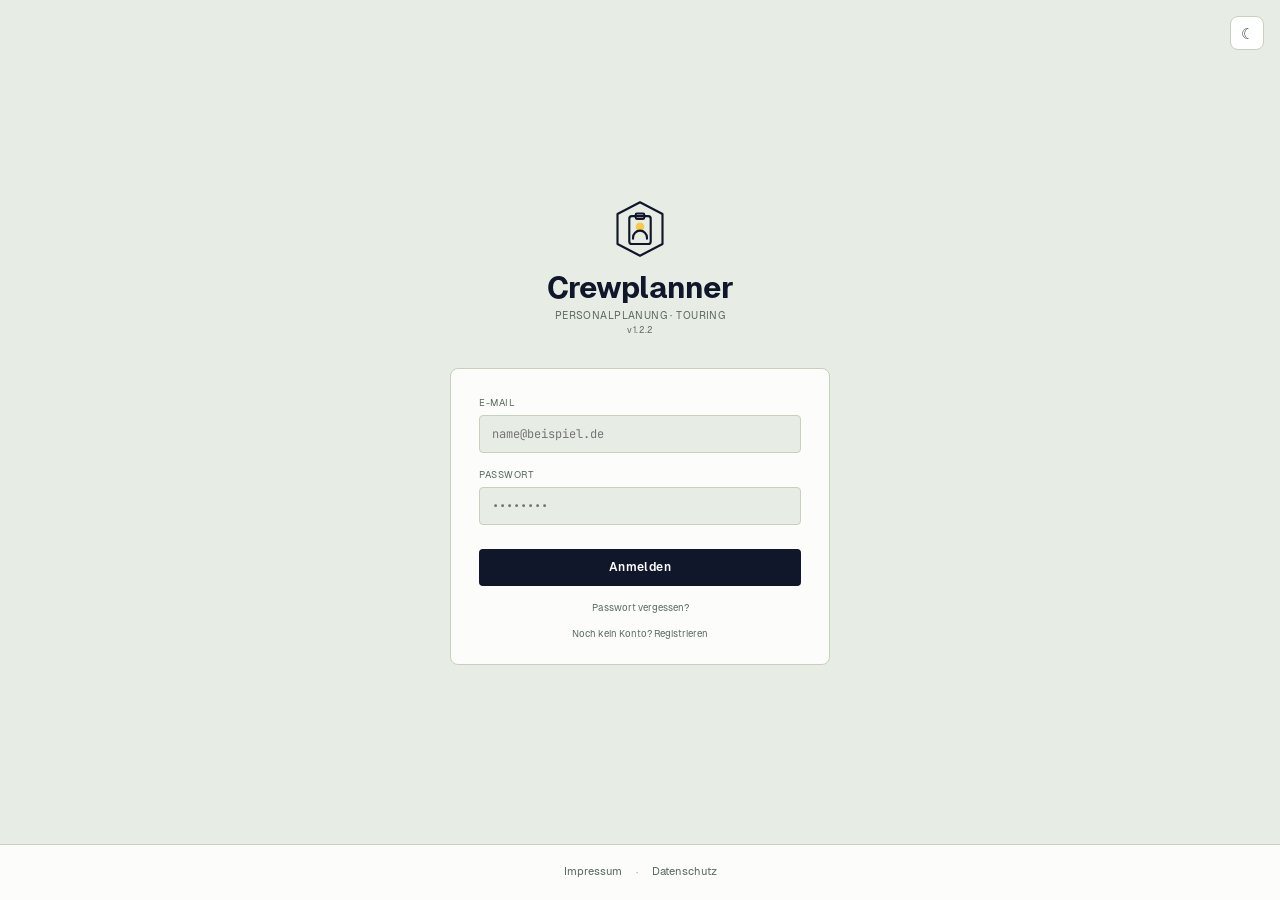
==== index.html @ b8285460 "v1.2.2 — Keine Browser-Abfragen mehr Co-Authored-By: Claude Sonnet 5.5 <noreply@anthropic.com>" ====
<!DOCTYPE html>
<html lang="de">
<head>
<meta charset="UTF-8">
<meta name="viewport" content="width=device-width, initial-scale=1.0">
<title>Tour Crew Plan 2026</title>
<script>
  // Service Worker: hält Module/Seiten dauerhaft aktuell (siehe sw.js) — kein manuelles
  // Cache-Leeren mehr nötig. Einmalige Auto-Aktualisierung, wenn ein neuer SW übernimmt.
  if ('serviceWorker' in navigator) {
    navigator.serviceWorker.register('sw.js').catch(function(){});
    var _swReloaded = false;
    navigator.serviceWorker.addEventListener('controllerchange', function () {
      if (_swReloaded) return; _swReloaded = true; location.reload();
    });
  }
</script>
<script>
  // Smart URL navigation — funktioniert auf GitHub Pages + Produktivserver
  window.getNavUrl = function(filename) {
    const pathname = window.location.pathname;
    const parts = pathname.split('/').filter(Boolean);
    // GitHub Pages: /Crewplaner/ → parts[0]='Crewplaner' (kein Punkt = Verzeichnis)
    // Produktivserver: /index.html → parts[0]='index.html' (hat Punkt = Datei)
    if (parts.length >= 1 && !parts[0].includes('.')) {
      return '/' + parts[0] + '/' + filename;
    }
    return '/' + filename;
  };
</script>
<!-- Hell/Dunkel VOR dem CSS festlegen, damit beim Laden nichts aufblitzt (Schlüssel cp_mode). -->
<script>try{var _m=localStorage.getItem('cp_mode');if(_m==='light'||_m==='dark')document.documentElement.dataset.theme=_m;}catch(e){}</script>
<link rel="icon" type="image/svg+xml" href="favicon.svg">
<!-- Design-Tokens + Schriften (Geist, JetBrains Mono) zentral in theme.css. -->
<link rel="stylesheet" href="theme.css?v=3">
<link rel="stylesheet" href="styles.css?v=25">

<style>
#crewUpdateModalBody::-webkit-scrollbar {
  width: 12px;
}
#crewUpdateModalBody::-webkit-scrollbar-track {
  background: transparent;
}
#crewUpdateModalBody::-webkit-scrollbar-thumb {
  background: var(--accent);
  border-radius: 6px;
}
#crewUpdateModalBody::-webkit-scrollbar-thumb:hover {
  background: var(--accent);
}
</style>
</head>
<body>

<!-- HEADER -->
<div class="header">
  <div class="header-rail"></div>
  <button id="btnMenu" class="mobile-only" onclick="toggleDrawer()" aria-label="Menü">☰</button>
  <div class="header-body">
    <!-- LEFT: Planer Logo -->
    <div class="hleft" id="areaPlaner"></div>

    <!-- CENTER: Band Logo + Title -->
    <div class="hcenter">
      <div class="logo-band-wrap" id="areaBand">
        <div id="titleBlock" style="display:flex;align-items:center;gap:11px;">
          <svg class="cp-mark" width="30" height="30" viewBox="0 0 56 56" fill="none" stroke-width="2.4" stroke-linejoin="round" stroke-linecap="round" aria-label="Crewplanner">
            <path d="M28 3 L49 14 L49 42 L28 53 L7 42 L7 14 Z" stroke="currentColor"/>
            <rect x="18" y="16" width="20" height="26" rx="2.4" stroke="currentColor"/>
            <rect x="24" y="13.5" width="8" height="5" rx="1.2" stroke="currentColor"/>
            <circle cx="28" cy="26" r="4" fill="#f7c948" stroke="none"/>
            <path d="M21.5 37 v-1 a6.5 6.5 0 0 1 13 0 v1" stroke="currentColor"/>
          </svg>
          <div style="text-align:left;">
            <h1>Crewplanner</h1>
            <div class="subtitle-row">
              <span class="tour-tag">Personalplan · v1.2.2</span>
              <span class="active-plan-name" id="activePlanName"></span>
            </div>
          </div>
        </div>
      </div>
    </div>

    <!-- RIGHT: Booking Logo -->
    <div class="hright"><div id="areaBooking"></div></div>
  </div>

  <button class="theme-toggle" id="themeToggle" onclick="toggleTheme()" title="Hell/Dunkel umschalten" aria-label="Hell/Dunkel umschalten" style="align-self:center;margin:0 14px;">☾</button>

  <input type="file" id="fileInput" accept=".json" style="display:none" onchange="onFileLoad(event)">
  <input type="file" id="inLogoPlaner" accept="image/*" style="display:none" onchange="handleLogoUpload('planer',this)">
  <input type="file" id="inLogoBand" accept="image/*" style="display:none" onchange="handleLogoUpload('band',this)">
  <input type="file" id="inLogoBooking" accept="image/*" style="display:none" onchange="handleLogoUpload('booking',this)">
</div>

<!-- KPI STRIP -->
<div class="kpi-strip" id="kpiStrip"></div>

<!-- LAYOUT -->
<div class="layout" id="mainLayout">
  <div class="sidebar" id="sidebar">
    <div class="sidebar-section">
      <h3>Aktionen</h3>
      <div class="sb-actions">
        <button class="primary manager-only" onclick="savePlan()"><span class="sb-gl">▶</span>Speichern</button>
        <button class="manager-only" onclick="saveJSON()"><span class="sb-gl">⤓</span>Export JSON</button>
        <button class="manager-only" onclick="loadJSON()"><span class="sb-gl">▶</span>Laden</button>
        <button class="manager-only" onclick="openCrewModal()"><span class="sb-gl">👥</span>Crew &amp; Positionen</button>
        <button class="manager-only" onclick="openAddDate()"><span class="sb-gl">+</span>Datum hinzufügen</button>
        <button class="manager-only" onclick="openTourBlock()"><span class="sb-gl">▶</span>Tourblock einfügen</button>
        <button class="manager-only" onclick="openBlockRange()"><span class="sb-gl">▶</span>Bereich → Block</button>
        <button class="manager-only" onclick="openBulkStatusModal()"><span class="sb-gl">✎</span>Status ändern</button>
        <button id="btnUpdateQueue" class="manager-only" onclick="_openUpdateQueueModal()" style="display:none;"><span class="sb-gl">↻</span>Updates <span id="updateQueueBadge" style="background:var(--warn);color:#fff;border-radius:50%;padding:1px 6px;font-size:.7rem;margin-left:4px;">0</span></button>
        <button onclick="scrollToToday()" title="Zur heutigen Tour-Zeile springen"><span class="sb-gl">⌖</span>→ Heute</button>
        <button onclick="toggleSidebar()" id="btnSidebar"><span class="sb-gl">◀</span>Sidebar ausblenden</button>
        <button onclick="try{localStorage.removeItem('pb_token');localStorage.removeItem('pb_user');}catch(e){};location.href='login.html'" style="border-color:rgba(232,74,74,.35);color:var(--warn);"><span class="sb-gl">⎋</span>Abmelden</button>
        <button id="btnKonsole" onclick="window.location.href=window.getNavUrl('admin.html')" style="display:none;"><span class="sb-gl">⚙</span>Admin Konsole</button>
        <button class="crew-only primary" onclick="bulkConfirmAllMySlots()" style="display:none;"><span class="sb-gl">✓</span>Termine bestätigen</button>
        <button class="crew-only" onclick="downloadMyICS()" style="display:none;"><span class="sb-gl">📅</span>Meine Termine (.ics)</button>
        <button class="crew-only" onclick="printMySchedule()" style="display:none;"><span class="sb-gl">📄</span>Meine Termine (PDF)</button>
        <button class="crew-only" onclick="openSubscribeModal()" style="display:none;"><span class="sb-gl">📆</span>Kalender abonnieren</button>
        <button class="crew-only" id="btnSendCancellations" onclick="sendCancellations()" style="display:none;background:rgba(232,74,74,.15);border-color:rgba(232,74,74,.4);color:var(--warn);"><span class="sb-gl">⚠</span>Änderungen mitteilen</button>
      </div>
    </div>
    <div class="sidebar-section" id="statusLegend">
      <h3>Legende</h3>
      <div style="display:flex;flex-direction:column;gap:6px;padding:4px 0;font-family:var(--mono);font-size:.6rem;">
        <div style="display:flex;align-items:center;gap:8px;"><span style="width:10px;height:10px;border-radius:50%;background:var(--show);flex-shrink:0;"></span><span style="color:var(--muted);">✓ bestätigt</span></div>
        <div style="display:flex;align-items:center;gap:8px;"><span style="width:10px;height:10px;border-radius:50%;background:var(--accent);flex-shrink:0;"></span><span style="color:var(--muted);">⏳ angefragt</span></div>
        <div style="display:flex;align-items:center;gap:8px;"><span style="width:10px;height:10px;border-radius:50%;background:var(--pencilled);flex-shrink:0;"></span><span style="color:var(--muted);">✎ vorgemerkt</span></div>
        <div style="display:flex;align-items:center;gap:8px;"><span style="width:10px;height:10px;border-radius:50%;background:var(--warn);flex-shrink:0;"></span><span style="color:var(--muted);">✗ abgesagt</span></div>
      </div>
    </div>
    <div class="sidebar-section">
      <h3>Pläne</h3>
      <div id="planList"></div>
      <div class="sb-actions" style="margin-top:4px;">
        <button class="manager-only" onclick="openNewPlan()"><span class="sb-gl">+</span>Neuer Plan</button>
      </div>
    </div>
    <div id="userBadge" style="display:none;flex-direction:column;gap:4px;padding:10px 12px;margin-top:auto;border-top:1px solid var(--border);font-family:var(--mono);">
      <span class="user-email" style="font-size:.6rem;color:var(--muted);overflow:hidden;text-overflow:ellipsis;white-space:nowrap;"></span>
      <button onclick="try{localStorage.removeItem('pb_token');localStorage.removeItem('pb_user');}catch(e){};location.href='login.html'" style="font-size:.6rem;padding:4px 8px;background:transparent;border:1px solid var(--border);border-radius:3px;color:var(--muted);cursor:pointer;text-align:left;">Abmelden</button>
    </div>
  </div>

  <div class="table-wrap" id="tableRight">
    <!-- View Toggle -->
    <div class="view-toggle-bar">
      <div class="view-toggle" role="tablist">
        <button class="vt-btn active" data-view="table" onclick="setView('table')" role="tab">
          <span class="vt-ic">▦</span> Tabelle
        </button>
        <button class="vt-btn" data-view="blocks" onclick="setView('blocks')" role="tab">
          <span class="vt-ic">▨</span> Blöcke
        </button>
        <button class="vt-btn" data-view="crew" onclick="setView('crew')" role="tab">
          <span class="vt-ic">▰</span> Crew
        </button>
      </div>
      <div class="view-toggle-meta" id="viewMeta"></div>
    </div>

    <!-- Table View -->
    <div class="view-pane" id="viewTable">
      <div class="table-area">
        <table><thead id="tHead"></thead><tbody id="tBody"></tbody></table>
      </div>
    </div>

    <!-- Block View -->
    <div class="view-pane" id="viewBlocks" style="display:none;">
      <div class="blocks-area" id="blocksArea"></div>
    </div>

    <!-- Crew View -->
    <div class="view-pane" id="viewCrew" style="display:none;">
      <div class="crew-area" id="crewArea"></div>
    </div>

    <div class="stats-bar" id="statsBar"></div>
  </div>
</div>

<!-- DROPDOWN -->
<div class="dd-ov" id="ddOv" onclick="closeDD()"></div>
<div class="dd-menu" id="ddMenu"></div>
<div id="meldungSubmitBar" style="position:fixed;bottom:24px;right:24px;z-index:200;display:none;">
  <button onclick="_submitMeldung()" style="background:var(--accent);color:var(--on-accent);font-family:var(--mono);font-size:.65rem;letter-spacing:2px;padding:13px 22px;border:none;border-radius:3px;cursor:pointer;font-weight:bold;box-shadow:0 4px 16px rgba(0,0,0,.4);">BEREITSCHAFT MELDEN (<span id="meldungCount">0</span>) →</button>
</div>
<div id="crewUpdateBar" style="display:none;position:fixed;top:0;left:0;right:0;z-index:301;background:var(--accent);color:var(--on-accent);font-family:var(--mono);font-size:.62rem;letter-spacing:2px;padding:10px 20px;flex-direction:row;align-items:center;gap:16px;">
  ⚠ &nbsp;<span id="crewUpdateCount">0</span>&nbsp;Crew-Mitglied(er) müssen erneut bestätigen
  <button onclick="_sendPendingUpdates()" style="background:var(--on-accent);color:var(--accent);border:none;padding:7px 16px;font-family:var(--mono);font-size:.6rem;letter-spacing:2px;cursor:pointer;border-radius:2px;font-weight:bold;">UPDATE-MAILS SENDEN →</button>
  <span style="margin-left:auto;cursor:pointer;font-size:1rem;" onclick="_dismissCrewUpdates()">✕</span>
</div>

<!-- TAGESARTEN-MANAGER MODAL -->
<div class="modal-bg" id="typeManagerModal">
  <div class="modal-box" style="max-width:420px;">
    <div class="modal-title">Arten bearbeiten</div>
    <div id="typeManagerList" style="max-height:360px;overflow-y:auto;margin-bottom:12px;"></div>
    <div class="mactions">
      <button class="mbtn" onclick="openAddType()">+ Neue Art</button>
      <button class="mbtn primary" onclick="closeModal('typeManagerModal')">Schließen</button>
    </div>
  </div>
</div>

<!-- ADD DATE / RENAME / ADD POS MODAL (shared) -->
<div class="modal-bg" id="sharedModal">
  <div class="modal-box">
    <div class="modal-title" id="sharedTitle"></div>
    <div id="sharedBody"></div>
  </div>
</div>

<!-- KALENDER ABONNIEREN MODAL (Crew) -->
<div class="modal-bg" id="subscribeModal">
  <div class="modal-box">
    <div class="modal-title">Kalender abonnieren</div>
    <div id="subscribeBody"></div>
    <div class="mactions"><button class="mbtn" onclick="closeModal('subscribeModal')">Schließen</button></div>
  </div>
</div>

<!-- TOURBLOCK MODAL -->
<div class="modal-bg" id="tbModal">
  <div id="tbInner">
    <div id="tbStep1" style="padding:26px;">
      <div class="tb-title">Neuer Tourblock</div>
      <div class="tb-sub">Zeitraum &amp; Blockname festlegen</div>
      <div class="tb-g2">
        <div class="mf"><label class="ml">Blockname</label><input type="text" id="tbName" class="mi" placeholder="z.B. Deutschland Leg 1"></div>
        <div class="mf"><label class="ml">Standard-Ort</label><input type="text" id="tbLoc" class="mi" placeholder="z.B. Berlin – Arena"></div>
        <div class="mf"><label class="ml">Von</label><input type="date" id="tbStart" class="mi"></div>
        <div class="mf"><label class="ml">Bis</label><input type="date" id="tbEnd" class="mi"></div>
      </div>
      <div class="tb-hint"><strong>Smart-Defaults:</strong> Erster &amp; letzter Tag → Reise · Mittlere Tage → Show<br>Alles im nächsten Schritt anpassbar.</div>
      <div class="mactions">
        <button class="mbtn" onclick="closeModal('tbModal')">Abbrechen</button>
        <button class="mbtn primary" onclick="tbStep2()">Weiter →</button>
      </div>
    </div>
    <div id="tbStep2" style="display:none;padding:26px;">
      <div class="tb-title">Tage konfigurieren</div>
      <div class="tb-sub" id="tbStep2Sub"></div>
      <div class="tb-bulk">
        <span class="tb-bulk-lbl">Alle:</span>
        <button onclick="tbSetAll('show','Show')" style="background:var(--panel2);border-color:var(--rule-2);color:var(--show);padding:3px 9px;font-size:.68rem;">Show</button>
        <button onclick="tbSetAll('reise','Reise')" style="background:var(--panel2);border-color:var(--rule-2);color:var(--reise);padding:3px 9px;font-size:.68rem;">Reise</button>
        <button onclick="tbSetAll('prep','Aufbau')" style="background:var(--panel2);border-color:var(--rule-2);color:var(--warn)83a;padding:3px 9px;font-size:.68rem;">Aufbau</button>
        <button onclick="tbSetAll('prep','Probe')" style="background:var(--panel2);border-color:var(--rule-2);color:var(--warn)83a;padding:3px 9px;font-size:.68rem;">Probe</button>
        <button onclick="tbSetAll('off','OFF')" style="background:var(--panel2);border-color:var(--rule-2);color:var(--muted);padding:3px 9px;font-size:.68rem;">OFF</button>
      </div>
      <div class="tb-daylist" id="tbDayList"></div>
      <div class="mactions" style="justify-content:space-between;">
        <button class="mbtn" onclick="tbBack()">← Zurück</button>
        <div style="display:flex;gap:8px;">
          <button class="mbtn" onclick="closeModal('tbModal')">Abbrechen</button>
          <button class="mbtn primary" onclick="tbConfirm()">✓ Block einfügen</button>
        </div>
      </div>
    </div>
  </div>
</div>

<!-- LOGO MODAL -->
<div class="modal-bg" id="logoModal">
  <div class="modal-box" style="width:420px;">
    <div class="modal-title">🖼 Logos einfügen</div>
    <p style="font-size:.65rem;color:var(--muted);margin-bottom:16px;line-height:1.6;">Lade Logos hoch — sie werden automatisch an der richtigen Stelle im Header platziert und in der JSON-Datei gespeichert.</p>

    <!-- Band -->
    <div class="logo-option" onclick="document.getElementById('inLogoBand').click()">
      <div class="logo-option-icon">🎸</div>
      <div class="logo-option-text">
        <strong>Band-Logo</strong>
        <span>Erscheint mittig neben dem Titel "Tour Crew"</span>
      </div>
      <div class="logo-option-action">
        <img id="prevBand" class="logo-preview">
        <button class="logo-remove" id="rmBand" onclick="event.stopPropagation();removeLogo('band')">✕ Entfernen</button>
      </div>
    </div>

    <!-- Booking -->
    <div class="logo-option" onclick="document.getElementById('inLogoBooking').click()">
      <div class="logo-option-icon">📋</div>
      <div class="logo-option-text">
        <strong>Booking-Logo</strong>
        <span>Erscheint rechtsbündig oben rechts</span>
      </div>
      <div class="logo-option-action">
        <img id="prevBooking" class="logo-preview">
        <button class="logo-remove" id="rmBooking" onclick="event.stopPropagation();removeLogo('booking')">✕ Entfernen</button>
      </div>
    </div>

    <!-- Planer -->
    <div class="logo-option" onclick="document.getElementById('inLogoPlaner').click()">
      <div class="logo-option-icon">📁</div>
      <div class="logo-option-text">
        <strong>Planer-Logo</strong>
        <span>Erscheint linksbündig oben links</span>
      </div>
      <div class="logo-option-action">
        <img id="prevPlaner" class="logo-preview">
        <button class="logo-remove" id="rmPlaner" onclick="event.stopPropagation();removeLogo('planer')">✕ Entfernen</button>
      </div>
    </div>

    <div class="mactions">
      <button class="mbtn primary" onclick="closeModal('logoModal')">Fertig</button>
    </div>
  </div>
</div>

<!-- PDF MODAL -->
<div class="modal-bg" id="pdfModal">
  <div class="modal-box" style="width:480px;max-height:92vh;">
    <div class="modal-title">PDF Export</div>
    <div style="font-size:10px;color:var(--muted);margin-bottom:14px;text-transform:uppercase;letter-spacing:.2em;">Strg+P / Cmd+P → Als PDF speichern</div>

    <div class="mf">
      <label class="ml">Ansicht</label>
      <div class="pdf-view-choice" id="pdfViewChoice">
        <button type="button" class="pvc active" data-view="table" onclick="pdfSetView('table')"><span class="pvc-ic">▦</span><span class="pvc-lbl">Tabelle</span><span class="pvc-desc">Volle Kreuztabelle aller Positionen</span></button>
        <button type="button" class="pvc" data-view="blocks" onclick="pdfSetView('blocks')"><span class="pvc-ic">▨</span><span class="pvc-lbl">Blöcke</span><span class="pvc-desc">Kompakte Tourblock-Übersicht</span></button>
        <button type="button" class="pvc" data-view="crew" onclick="pdfSetView('crew')"><span class="pvc-ic">▰</span><span class="pvc-lbl">Crew</span><span class="pvc-desc">Timeline pro Crew-Mitglied</span></button>
      </div>
    </div>

    <div class="mf" id="pdfPosWrap"><label class="ml">Positionen</label>
      <div style="display:flex;gap:6px;margin-bottom:6px;">
        <button class="mbtn" style="font-size:10px;padding:3px 8px;" onclick="pdfToggleAll('pdfPosCbs',true)">Alle</button>
        <button class="mbtn" style="font-size:10px;padding:3px 8px;" onclick="pdfToggleAll('pdfPosCbs',false)">Keine</button>
      </div>
      <div id="pdfPosCbs" style="display:flex;flex-direction:column;gap:5px;margin-top:4px;"></div>
    </div>

    <div class="mf" style="margin-top:12px;"><label class="ml">Crew-Mitglieder</label>
      <div style="display:flex;gap:6px;margin-bottom:6px;">
        <button class="mbtn" style="font-size:10px;padding:3px 8px;" onclick="pdfToggleAll('pdfCrewCbs',true)">Alle</button>
        <button class="mbtn" style="font-size:10px;padding:3px 8px;" onclick="pdfToggleAll('pdfCrewCbs',false)">Keine</button>
      </div>
      <div id="pdfCrewCbs" style="display:flex;flex-direction:column;gap:5px;margin-top:4px;"></div>
    </div>

    <div class="mf" style="margin-top:12px;"><label class="ml">Tagesarten</label>
      <div style="display:flex;flex-direction:column;gap:5px;margin-top:4px;">
        <label style="display:flex;align-items:center;gap:8px;font-size:11px;cursor:pointer;"><input type="checkbox" id="pdfShow" checked style="accent-color:var(--show);"> <span style="color:var(--show);">■ </span> Show</label>
        <label style="display:flex;align-items:center;gap:8px;font-size:11px;cursor:pointer;"><input type="checkbox" id="pdfReise" checked style="accent-color:var(--reise);"> <span style="color:var(--reise);">■ </span> Reise</label>
        <label style="display:flex;align-items:center;gap:8px;font-size:11px;cursor:pointer;"><input type="checkbox" id="pdfPrep" checked style="accent-color:var(--prep);"> <span style="color:var(--prep);">■ </span> Aufbau / Probe</label>
        <label style="display:flex;align-items:center;gap:8px;font-size:11px;cursor:pointer;"><input type="checkbox" id="pdfOff" checked style="accent-color:var(--off);"> <span style="color:var(--off);">■ </span> OFF / Sonstiges</label>
      </div></div>
    <div class="mactions">
      <button class="mbtn" onclick="closeModal('pdfModal')">Abbrechen</button>
      <button class="mbtn primary" onclick="generatePDF()">▶ Druckansicht</button>
    </div>
  </div>
</div>

<!-- CALENDAR MODAL -->
<div class="modal-bg" id="calModal">
  <div class="modal-box" style="width:360px;">
    <div class="modal-title">📅 Kalender exportieren</div>
    <div style="font-size:.62rem;color:var(--muted);margin-bottom:14px;text-transform:uppercase;letter-spacing:.08em;">Importierbar in Apple Kalender, Google, Outlook</div>
    <div class="mf"><label class="ml">Tagesarten</label>
      <div style="display:flex;flex-direction:column;gap:5px;margin-top:4px;">
        <label style="display:flex;align-items:center;gap:8px;font-size:.73rem;cursor:pointer;"><input type="checkbox" id="calShow" checked style="accent-color:var(--show);"> <span style="color:var(--show);">■ </span> Show</label>
        <label style="display:flex;align-items:center;gap:8px;font-size:.73rem;cursor:pointer;"><input type="checkbox" id="calReise" checked style="accent-color:var(--reise);"> <span style="color:var(--reise);">■ </span> Reise</label>
        <label style="display:flex;align-items:center;gap:8px;font-size:.73rem;cursor:pointer;"><input type="checkbox" id="calPrep" checked style="accent-color:var(--prep);"> <span style="color:var(--prep);">■ </span> Aufbau / Probe</label>
        <label style="display:flex;align-items:center;gap:8px;font-size:.73rem;cursor:pointer;"><input type="checkbox" id="calOff" style="accent-color:var(--muted);"> <span style="color:var(--muted);">■ </span> OFF / Sonstiges</label>
      </div>
    </div>
    <div class="mactions">
      <button class="mbtn" onclick="closeModal('calModal')">Abbrechen</button>
      <button class="mbtn primary" onclick="generateICS()">⬇ .ics herunterladen</button>
    </div>
  </div>
</div>

<!-- CREW & POSITIONEN MODAL -->
<div class="modal-bg" id="crewModal">
  <div class="modal-box" style="max-width:480px;max-height:88vh;overflow-y:auto;">
    <div class="modal-title">👥 Crew &amp; Positionen</div>
    <div style="display:grid;grid-template-columns:1fr 1fr;gap:16px;margin-top:8px;">
      <div>
        <div style="font-size:.62rem;text-transform:uppercase;letter-spacing:.1em;color:var(--muted);margin-bottom:8px;" id="crewHeading">Crew</div>
        <div id="crewList" style="margin-bottom:8px;"></div>
        <!-- Kein Freitextfeld mehr (v0.8.3): Personen entstehen einmal global im Crew-Pool und
             werden hier nur ausgewählt. Ein Name ohne crew_members-Datensatz bekäme keine
             Anfrage und sähe die Tour nicht (/myplan prüft genau darauf) — der Zustand kann so
             gar nicht erst entstehen. Neu anlegen geht im Dialog selbst („+ Neue Person"). -->
        <div class="sb-actions manager-only" style="margin-top:8px;">
          <button class="sm manager-only" onclick="openImportCrewModal()"><span class="sb-gl">＋</span>Crew hinzufügen</button>
        </div>
      </div>
      <div>
        <div style="font-size:.62rem;text-transform:uppercase;letter-spacing:.1em;color:var(--muted);margin-bottom:8px;">Positionen</div>
        <div id="posList"></div>
        <div class="sb-actions manager-only" style="margin-top:8px;">
          <button class="sm manager-only" onclick="openAddPos()"><span class="sb-gl">+</span>Position hinzufügen</button>
        </div>
      </div>
    </div>
    <div class="mactions" style="margin-top:16px;">
      <button class="mbtn primary" onclick="closeModal('crewModal')">Schließen</button>
    </div>
  </div>
</div>

<!-- Crew-Pool: Personen tour-übergreifend anhaken → in diese Tour übernehmen -->
<div class="modal-bg" id="crewImportModal" style="z-index:520;">
  <div class="modal-box" style="width:460px;display:flex;flex-direction:column;max-height:82vh;">
    <div class="modal-title">Crew-Pool</div>
    <div style="font-size:.62rem;color:var(--muted);line-height:1.5;margin-bottom:10px;">
      Anhaken → in diese Tour übernehmen (inkl. E-Mail). Der Pool = alle angelegten Crew-Mitglieder, tourübergreifend.
    </div>
    <div style="display:flex;gap:8px;align-items:center;margin-bottom:8px;">
      <span style="color:var(--muted);font-size:.58rem;letter-spacing:1px;flex:1;">AUSWAHL</span>
      <button onclick="_importSelectAll(true)" style="background:var(--panel2);color:var(--show);border:1px solid var(--rule-2);border-radius:3px;padding:3px 10px;font-family:inherit;font-size:.6rem;letter-spacing:1px;cursor:pointer;">ALLE</button>
      <button onclick="_importSelectAll(false)" style="background:var(--panel2);color:var(--warn);border:1px solid var(--rule-2);border-radius:3px;padding:3px 10px;font-family:inherit;font-size:.6rem;letter-spacing:1px;cursor:pointer;">KEINE</button>
    </div>
    <div id="crewImportBody" style="overflow-y:auto;flex:1;margin-bottom:12px;padding-right:4px;"></div>

    <!-- Neue Person anlegen — der einzige Weg, auf dem jemand NEU entsteht (neben der Konsole).
         Schreibt einen Pool-Record (crew_members, plan_id="__pool__") und übernimmt direkt in
         diese Tour. Die Adresse ist zugleich die Registrierungsfreigabe: users.createRule ist
         `@collection.crew_members.email ?= email`. -->
    <button id="newPersonToggle" class="mbtn" style="margin-bottom:10px;" onclick="_showNewPersonForm(true)">+ Neue Person anlegen</button>
    <div id="newPersonForm" style="display:none;border:1px solid var(--rule-2);border-radius:4px;padding:10px;margin-bottom:10px;">
      <div style="font-size:.58rem;color:var(--muted);line-height:1.5;margin-bottom:8px;">
        Landet im globalen Pool (jede Tour kann sie übernehmen) und kommt sofort in diese Tour.
        <strong>Kein Login-Konto</strong> — das entsteht erst, wenn die Person sich über den Einladungslink anmeldet.
      </div>
      <div style="display:flex;gap:6px;flex-wrap:wrap;">
        <input type="text"  id="npName"  class="mi" placeholder="Vor- und Nachname" style="flex:1 1 100%;font-size:.62rem;padding:5px 8px;">
        <input type="email" id="npEmail" class="mi" placeholder="name@beispiel.de" style="flex:1 1 60%;font-size:.62rem;padding:5px 8px;"
               onkeydown="if(event.key==='Enter')createAndTakeCrew()">
        <select id="npRole" class="mi" style="flex:1;font-size:.62rem;padding:5px 8px;">
          <option value="crew">Crew</option>
          <option value="booker">Booker</option>
          <option value="manager">Manager</option>
        </select>
      </div>
      <div style="display:flex;gap:6px;margin-top:8px;">
        <button class="mbtn primary sm" onclick="createAndTakeCrew()">Anlegen &amp; übernehmen</button>
        <button class="mbtn sm" onclick="_showNewPersonForm(false)">Abbrechen</button>
      </div>
    </div>

    <div class="mactions">
      <button class="mbtn" onclick="_closeImportCrew()">Abbrechen</button>
      <button class="mbtn primary" onclick="confirmImportCrew()">Übernehmen</button>
    </div>
  </div>
</div>

<!-- TOAST -->
<div id="toast" style="position:fixed;bottom:22px;right:22px;padding:8px 16px;border-radius:5px;font-family:var(--mono);font-size:.7rem;color:#fff;z-index:9999;opacity:0;transition:opacity .3s;pointer-events:none;"></div>

<!-- Configure PocketBase URL for auth-bootstrap.js -->
<script>
  // Umgebungs-Auswahl (v0.31.0): nur der exakte Live-Host bekommt die Live-API,
  // GitHub Pages / localhost / sonst → Test-API. Wortgleich zu pickApiUrl in js/pure.js.
  window.POCKETBASE_URL = (function (h) {
    if (h === 'crewplanner.nyxlightwork.de' || h === 'www.crewplanner.nyxlightwork.de')
      return 'https://api.crewplanner.nyxlightwork.de';
    return 'https://api-test.crewplanner.nyxlightwork.de';
  })(location.hostname);
</script>

<!-- Auth Bootstrap: Centralized auth validation (before app.js loads) -->
<script src="js/auth-bootstrap.js?v=12"></script>

<!-- SCRIPTS (Module entry point — cache-bust by incrementing app.js version) -->
<script type="module" src="js/app.js?v=62"></script>

<!-- UPDATE QUEUE MODAL -->
<div id="crewUpdateModal" style="display:none;position:fixed;inset:0;z-index:500;background:rgba(0,0,0,.7);align-items:center;justify-content:center;">
  <!-- ⚠️ Flex-SPALTE mit min-height:0 am Inhalt — nicht wieder auf feste Höhen umbauen.
       Vorher hatte die Box max-height:80vh MIT overflow:hidden und der Inhalt zusätzlich
       max-height:60vh. Mit Kopfzeile, Auswahlzeile und Fußzeile überschritt das die Boxhöhe:
       Der Sende-Knopf wurde abgeschnitten, und weil die Box `hidden` war, kam man auch nicht
       mehr heran — bei vielen Terminen war das Fenster damit unbedienbar.
       `min-height:0` ist der entscheidende Teil: Ohne das schrumpft ein Flex-Kind nicht unter
       seine Inhaltshöhe, und der Bereich scrollt nicht. -->
  <div style="background:var(--panel2);border:1px solid var(--accent);padding:24px;max-width:520px;width:90%;max-height:85vh;display:flex;flex-direction:column;font-family:var(--mono);">
    <div style="display:flex;justify-content:space-between;align-items:center;margin-bottom:10px;flex-shrink:0;">
      <span style="color:var(--accent);letter-spacing:2px;font-size:.75rem;">AUSSTEHENDE UPDATES</span>
      <span style="cursor:pointer;color:var(--muted);" onclick="_closeUpdateQueueModal()">✕</span>
    </div>
    <div style="display:flex;gap:8px;align-items:center;margin-bottom:10px;flex-shrink:0;flex-wrap:wrap;">
      <span style="color:var(--muted);font-size:.6rem;letter-spacing:1px;flex:1;">AUSWAHL</span>
      <button onclick="_queueSelectAll(true)" style="background:var(--panel2);color:var(--show);border:1px solid var(--rule-2);border-radius:3px;padding:3px 10px;font-family:inherit;font-size:.62rem;letter-spacing:1px;cursor:pointer;">ALLE</button>
      <button onclick="_queueSelectAll(false)" style="background:var(--panel2);color:var(--warn);border:1px solid var(--rule-2);border-radius:3px;padding:3px 10px;font-family:inherit;font-size:.62rem;letter-spacing:1px;cursor:pointer;">KEINE</button>
      <button onclick="_clearUpdateQueue()" style="background:var(--panel2);color:var(--warn);border:1px solid var(--rule-2);border-radius:3px;padding:3px 10px;font-family:inherit;font-size:.62rem;letter-spacing:1px;cursor:pointer;">QUEUE LEEREN</button>
    </div>
    <div id="crewUpdateModalBody" style="flex:1;min-height:0;overflow-y:auto;overscroll-behavior:contain;margin-bottom:12px;padding-right:4px;"></div>
    <div style="margin-top:16px;text-align:right;flex-shrink:0;">
      <button id="btnSendUpdates" onclick="_sendSelectedUpdates()" style="background:var(--accent);color:var(--on-accent);border:none;padding:8px 16px;cursor:pointer;font-family:var(--mono);letter-spacing:1px;font-size:.7rem;">AUSWAHL SENDEN (0) →</button>
    </div>
  </div>
</div>

<!-- Sammel-Statuswechsel: bestätigt ⇄ vorgemerkt (v0.5.0) -->
<div id="bulkStatusModal" class="modal-bg" style="z-index:520;">
  <div class="modal-box" style="max-width:560px;">
    <div style="display:flex;justify-content:space-between;align-items:center;margin-bottom:10px;">
      <span style="color:var(--accent);letter-spacing:2px;font-size:.75rem;">STATUS ÄNDERN</span>
      <span style="cursor:pointer;color:var(--muted);" onclick="closeBulkStatusModal()">✕</span>
    </div>
    <!-- Schritt 1: Aktion wählen. Ein Klick auf die bereits aktive Aktion tut nichts —
         früher verwarf er stillschweigend die Auswahl (v0.8.6). -->
    <div style="display:flex;gap:5px;margin-bottom:8px;flex-wrap:wrap;">
      <button data-bsmode="pencil"  onclick="_bulkStatusSetMode('pencil')"  style="flex:1 1 40%;background:var(--accent);color:var(--on-accent);border:1px solid var(--rule-2);border-radius:3px;padding:5px;font-family:var(--mono);font-size:.6rem;letter-spacing:1px;cursor:pointer;">✎ VORMERKEN</button>
      <button data-bsmode="confirm" onclick="_bulkStatusSetMode('confirm')" style="flex:1 1 40%;background:var(--panel2);color:var(--muted);border:1px solid var(--rule-2);border-radius:3px;padding:5px;font-family:var(--mono);font-size:.6rem;letter-spacing:1px;cursor:pointer;">✓ BESTÄTIGEN</button>
      <button data-bsmode="request" onclick="_bulkStatusSetMode('request')" style="flex:1 1 40%;background:var(--panel2);color:var(--muted);border:1px solid var(--rule-2);border-radius:3px;padding:5px;font-family:var(--mono);font-size:.6rem;letter-spacing:1px;cursor:pointer;">⏳ ANFRAGEN</button>
      <button data-bsmode="remove"  onclick="_bulkStatusSetMode('remove')"  style="flex:1 1 40%;background:var(--panel2);color:var(--muted);border:1px solid var(--rule-2);border-radius:3px;padding:5px;font-family:var(--mono);font-size:.6rem;letter-spacing:1px;cursor:pointer;">✕ AUFHEBEN</button>
    </div>
    <!-- Schritt 2: Tage wählen. „nur offene" ersetzt die automatische Vorauswahl aus v0.8.6 —
         gleiche Abkürzung, aber als bewusste Handlung. -->
    <div style="display:flex;gap:8px;align-items:center;margin-bottom:8px;flex-wrap:wrap;">
      <span id="bulkStatusHint" style="color:var(--muted);font-size:.6rem;letter-spacing:1px;flex:1;"></span>
      <button onclick="_bulkStatusSelectOpen()" style="background:var(--panel2);color:var(--muted);border:1px solid var(--rule-2);border-radius:3px;padding:3px 10px;font-family:inherit;font-size:.62rem;letter-spacing:1px;cursor:pointer;">NUR OFFENE</button>
      <button onclick="_bulkStatusSelectAll(true)" style="background:var(--panel2);color:var(--show);border:1px solid var(--rule-2);border-radius:3px;padding:3px 10px;font-family:inherit;font-size:.62rem;letter-spacing:1px;cursor:pointer;">ALLE</button>
      <button onclick="_bulkStatusSelectAll(false)" style="background:var(--panel2);color:var(--warn);border:1px solid var(--rule-2);border-radius:3px;padding:3px 10px;font-family:inherit;font-size:.62rem;letter-spacing:1px;cursor:pointer;">KEINE</button>
    </div>
    <div style="color:var(--muted);font-size:.58rem;margin-bottom:6px;" id="bulkStatusMode"></div>
    <div id="bulkStatusBody" style="max-height:52vh;overflow-y:auto;overscroll-behavior:contain;margin-bottom:12px;padding-right:4px;"></div>
    <div style="color:var(--muted);font-size:.56rem;line-height:1.5;margin-bottom:8px;">
      Die Crew wird nicht sofort benachrichtigt — die Änderungen landen in den ausstehenden
      Updates und gehen erst mit „Updates senden" raus.
    </div>
    <div style="text-align:right;">
      <!-- „Schließen", nicht „Abbrechen": Es bricht nichts ab, es macht das Fenster zu.
           Wer nach getaner Arbeit nur einen Knopf mit „Abbrechen" sieht, traut sich nicht. -->
      <button class="mbtn" onclick="closeBulkStatusModal()">Schließen</button>
      <button id="btnBulkStatusApply" class="mbtn primary" onclick="applyBulkStatus()">✎ 0 VORMERKEN →</button>
      <!-- Beschriftung kommt aus _updateApplyButton und trägt IMMER die Zahl der Auswahl. -->

    </div>
  </div>
</div>

<!-- E-Mail-Vorschau (pro Person, vor dem Senden) -->
<div id="updatePreviewModal" style="display:none;position:fixed;inset:0;z-index:600;background:rgba(0,0,0,.75);align-items:center;justify-content:center;">
  <!-- ⚠️ Flex-Spalte mit begrenzter Höhe. Vorher hatte diese Box WEDER max-height NOCH
       overflow: Bei vielen Terminen wuchs sie über den Bildschirm hinaus, und weil das
       Overlay mittig zentriert, ragte sie oben und unten heraus — nicht scrollbar, die
       Knöpfe nicht erreichbar. Dasselbe Muster wie beim Warteschlangen-Fenster (v0.9.3),
       nur wurde dieses hier übersehen. `min-height:0` am Inhalt ist der entscheidende Teil. -->
  <div style="background:var(--panel2);border:1px solid var(--accent);padding:24px;max-width:520px;width:90%;max-height:85vh;display:flex;flex-direction:column;font-family:var(--mono);">
    <div style="display:flex;justify-content:space-between;align-items:center;margin-bottom:12px;flex-shrink:0;">
      <span style="color:var(--accent);letter-spacing:2px;font-size:.75rem;">📧 E-MAIL-VORSCHAU</span>
      <span style="cursor:pointer;color:var(--muted);" onclick="_updatePreviewCancel()">✕</span>
    </div>
    <div id="updatePreviewBody" style="flex:1;min-height:0;overflow-y:auto;font-size:.7rem;color:var(--ink-2);line-height:1.6;"></div>
    <div style="margin-top:12px;flex-shrink:0;">
      <label style="display:block;font-size:.58rem;color:var(--muted);letter-spacing:1px;margin-bottom:4px;">PERSÖNLICHE NACHRICHT (optional)</label>
      <textarea id="updatePreviewText" rows="3" placeholder="Text, der in der E-Mail oben hervorgehoben wird…" style="resize:vertical;width:100%;background:var(--on-accent);border:1px solid var(--rule-2);border-radius:3px;color:var(--ink);padding:8px;font-family:var(--mono);font-size:.66rem;box-sizing:border-box;"></textarea>
    </div>
    <div style="margin-top:14px;display:flex;gap:8px;justify-content:flex-end;flex-shrink:0;flex-wrap:wrap;">
      <button onclick="_updatePreviewCancel()" style="background:var(--panel2);color:var(--ink-2);border:1px solid var(--rule-2);border-radius:3px;padding:7px 14px;font-family:inherit;font-size:.66rem;cursor:pointer;">Abbrechen</button>
      <button onclick="_updatePreviewSkip()" style="background:var(--panel2);color:var(--accent);border:1px solid var(--rule-2);border-radius:3px;padding:7px 14px;font-family:inherit;font-size:.66rem;cursor:pointer;">Überspringen</button>
      <button onclick="_updatePreviewSend()" style="background:var(--accent);color:var(--on-accent);border:none;border-radius:3px;padding:7px 16px;font-family:inherit;font-size:.66rem;font-weight:bold;letter-spacing:1px;cursor:pointer;">Senden →</button>
    </div>
  </div>
</div>

<!-- Backdrop für den mobilen Sidebar-Drawer -->
<div class="drawer-backdrop" id="drawerBackdrop" onclick="toggleDrawer()"></div>

<!-- Pflichtangaben nach § 5 DDG: statisches HTML, kein JavaScript — siehe theme.css -->
<footer class="legal-footer">
  <a href="https://nyxlightwork.de/impressum.html" target="_blank" rel="noopener">Impressum</a>
  <span class="sep" aria-hidden="true">·</span>
  <a href="https://nyxlightwork.de/impressum.html#datenschutz" target="_blank" rel="noopener">Datenschutz</a>
</footer>

</body>
</html>
---- theme.css ----
/* ── CREWPLANNER · NYX Lightwork CI (Konzept 1d „Crew Pass") ───────────────────
   Navy/Paper, ruhig und technisch. Schrift Geist (Wortmarke, Titel, Zahlen) +
   JetBrains Mono (Labels, Eyebrows, Meta). GOLD #f7c948 lebt AUSSCHLIESSLICH im
   Logo — plus als bewusste Ausnahme im „HEUTE"-Strich der Tourtabelle (Rot ist
   mit „abgesagt" belegt). Nirgends sonst als UI-Akzent.

   Hell = „Auf Paper" (Standard :root). Dunkel = „Auf Navy". Der Betrachter
   schaltet über data-theme am <html> (Schlüssel cp_mode, Muster wie CallBoard).

   Diese Datei ist die EINE Quelle der Design-Tokens für alle vier Oberflächen
   (login/index/admin/view). styles.css und die Inline-Styles konsumieren nur
   noch var(--…). Kompatibilitäts-Aliase unten decken die alten Token-Namen ab. */

@font-face{font-family:'Geist';font-style:normal;font-weight:400;font-display:swap;src:url('assets/fonts/geist-400.woff2') format('woff2');}
@font-face{font-family:'Geist';font-style:normal;font-weight:500;font-display:swap;src:url('assets/fonts/geist-500.woff2') format('woff2');}
@font-face{font-family:'Geist';font-style:normal;font-weight:600;font-display:swap;src:url('assets/fonts/geist-600.woff2') format('woff2');}
@font-face{font-family:'Geist';font-style:normal;font-weight:700;font-display:swap;src:url('assets/fonts/geist-700.woff2') format('woff2');}
@font-face{font-family:'JetBrains Mono';font-style:normal;font-weight:400;font-display:swap;src:url('assets/fonts/jetbrains-mono-400.woff2') format('woff2');}
@font-face{font-family:'JetBrains Mono';font-style:normal;font-weight:500;font-display:swap;src:url('assets/fonts/jetbrains-mono-500.woff2') format('woff2');}
@font-face{font-family:'JetBrains Mono';font-style:normal;font-weight:600;font-display:swap;src:url('assets/fonts/jetbrains-mono-600.woff2') format('woff2');}

:root{
  --sans:'Geist',system-ui,-apple-system,'Segoe UI',Roboto,sans-serif;
  --mono:'JetBrains Mono',ui-monospace,'SF Mono',Menlo,monospace;
  --gold:#f7c948;               /* NUR Logo + HEUTE-Strich */

  /* Hell = „Sage" — gedämpftes Salbeigrün-Grau (v0.28.1). Ersetzt das warme
     Creme #F1EFE9, das mit den (warmen) prep-Zeilen einen braunen Eindruck ergab;
     Panels heben sich jetzt vom getönten Grund ab (nicht mehr „alles weiß"). */
  --bg:#E7ECE4; --panel:#FCFDFB; --panel2:#FFFFFF;
  --rule:#D5DCCD; --rule-2:#C7D0BD;
  --ink:#10172A; --ink-2:#3B4A40; --muted:#5C6A5E;
  --accent:#10172A; --accent-b:#10172A; --on-accent:#FFFFFF;
  --accent-wash:rgba(16,23,42,.06); --accent-wash-2:rgba(16,23,42,.10); --ink-wash:rgba(16,23,42,.035);

  /* Status (bedeutungstragend, Hell-Variante auf Kontrast justiert) */
  --show:#2E8B57; --reise:#3B6FB0; --prep:#A96C34; --off:#6A6F78; --warn:#C1453B;
  --pencilled:#7A5FB3;          /* vorgemerkt - eigener Ton, kollidiert nicht mit show/reise/prep/warn/gold */
  --show-wash:rgba(46,139,87,.08); --show-wash-2:rgba(46,139,87,.30);
  --warn-wash:rgba(193,69,59,.08); --warn-wash-2:rgba(193,69,59,.30);
  --pencilled-wash:rgba(122,95,179,.08); --pencilled-wash-2:rgba(122,95,179,.30);
  /* Zeilen-Tönung (Hell entschärft/kühler → prep wirkt nicht „braun" auf dem Grund) */
  --row-show-bg:rgba(46,139,87,.055); --row-show-hover:rgba(46,139,87,.10);
  --row-reise-bg:rgba(59,111,176,.05); --row-reise-hover:rgba(59,111,176,.09);
  --row-prep-bg:rgba(169,108,52,.05); --row-prep-hover:rgba(169,108,52,.09);
}

/* OS-Vorgabe, solange der Nutzer nicht explizit gewählt hat */
@media (prefers-color-scheme:dark){
  :root:where(:not([data-theme="light"])){
    --bg:#10172A; --panel:#1B2438; --panel2:#202A40;
    --rule:#26314A; --rule-2:#33415C;
    --ink:#F1EFE9; --ink-2:#C3CAD8; --muted:#9AA3B5;
    --accent:#FFFFFF; --accent-b:#FFFFFF; --on-accent:#10172A;
    --accent-wash:rgba(255,255,255,.07); --accent-wash-2:rgba(255,255,255,.11); --ink-wash:rgba(255,255,255,.03);
    --show:#5fcc8a; --reise:#6aa7e8; --prep:#e89a4a; --off:#6a6f78; --warn:#F2795A;
    --pencilled:#A98DE0;
    --show-wash:rgba(95,204,138,.08); --show-wash-2:rgba(95,204,138,.32);
    --warn-wash:rgba(242,121,90,.08); --warn-wash-2:rgba(242,121,90,.32);
    --pencilled-wash:rgba(169,141,224,.10); --pencilled-wash-2:rgba(169,141,224,.34);
    --row-show-bg:rgba(95,204,138,.035); --row-show-hover:rgba(95,204,138,.07);
    --row-reise-bg:rgba(106,167,232,.03); --row-reise-hover:rgba(106,167,232,.06);
    --row-prep-bg:rgba(232,154,74,.03); --row-prep-hover:rgba(232,154,74,.06);
  }
}
/* Der Umschalter muss die OS-Wahl in BEIDE Richtungen schlagen. */
:root[data-theme="dark"]{
  --bg:#10172A; --panel:#1B2438; --panel2:#202A40;
  --rule:#26314A; --rule-2:#33415C;
  --ink:#F1EFE9; --ink-2:#C3CAD8; --muted:#9AA3B5;
  --accent:#FFFFFF; --accent-b:#FFFFFF; --on-accent:#10172A;
    --accent-wash:rgba(255,255,255,.07); --accent-wash-2:rgba(255,255,255,.11); --ink-wash:rgba(255,255,255,.03);
  --show:#5fcc8a; --reise:#6aa7e8; --prep:#e89a4a; --off:#6a6f78; --warn:#F2795A;
  --pencilled:#A98DE0;
  --show-wash:rgba(95,204,138,.08); --show-wash-2:rgba(95,204,138,.32);
  --warn-wash:rgba(242,121,90,.08); --warn-wash-2:rgba(242,121,90,.32);
  --pencilled-wash:rgba(169,141,224,.10); --pencilled-wash-2:rgba(169,141,224,.34);
  --row-show-bg:rgba(95,204,138,.035); --row-show-hover:rgba(95,204,138,.07);
  --row-reise-bg:rgba(106,167,232,.03); --row-reise-hover:rgba(106,167,232,.06);
  --row-prep-bg:rgba(232,154,74,.03); --row-prep-hover:rgba(232,154,74,.06);
}
:root[data-theme="light"]{
  --bg:#E7ECE4; --panel:#FCFDFB; --panel2:#FFFFFF;
  --rule:#D5DCCD; --rule-2:#C7D0BD;
  --ink:#10172A; --ink-2:#3B4A40; --muted:#5C6A5E;
  --accent:#10172A; --accent-b:#10172A; --on-accent:#FFFFFF;
  --accent-wash:rgba(16,23,42,.06); --accent-wash-2:rgba(16,23,42,.10); --ink-wash:rgba(16,23,42,.035);
  --show:#2E8B57; --reise:#3B6FB0; --prep:#A96C34; --off:#6A6F78; --warn:#C1453B;
  --pencilled:#7A5FB3;
  --show-wash:rgba(46,139,87,.08); --show-wash-2:rgba(46,139,87,.30);
  --warn-wash:rgba(193,69,59,.08); --warn-wash-2:rgba(193,69,59,.30);
  --pencilled-wash:rgba(122,95,179,.08); --pencilled-wash-2:rgba(122,95,179,.30);
  --row-show-bg:rgba(46,139,87,.055); --row-show-hover:rgba(46,139,87,.10);
  --row-reise-bg:rgba(59,111,176,.05); --row-reise-hover:rgba(59,111,176,.09);
  --row-prep-bg:rgba(169,108,52,.05); --row-prep-hover:rgba(169,108,52,.09);
}

/* ── Kompatibilitäts-Aliase (alte Token-Namen der bestehenden CSS) ──────────────
   Diese referenzieren die scope-abhängigen Tokens oben → lösen pro Theme auf. */
:root{
  --rule-soft:var(--rule);
  --muted-dim:var(--muted);
  --display:var(--sans);        /* h1/Stats liefen auf Archivo → jetzt Geist */
}

/* ── Umschalt-Knopf (☀/☾), einheitlich auf allen Seiten ─────────────────────── */
.theme-toggle{
  display:inline-flex;align-items:center;justify-content:center;
  width:34px;height:34px;flex-shrink:0;
  background:var(--panel2);color:var(--ink-2);
  border:1px solid var(--rule-2);border-radius:8px;
  font-size:15px;line-height:1;cursor:pointer;
  transition:border-color .2s,color .2s,background .2s;
}
.theme-toggle:hover{border-color:var(--accent);color:var(--ink);}
.theme-toggle:focus-visible{outline:2px solid var(--accent);outline-offset:2px;}

/* ── Logo-Marke „Crew Pass" ─────────────────────────────────────────────────────
   Outlines erben currentColor (invertiert je Theme), Kopf-Kreis fest gold. */
.cp-mark{display:block;flex-shrink:0;color:var(--ink);}

/* ── Rechts-Footer (Impressum · Datenschutz) ────────────────────────────────────
   Steht hier und nicht in styles.css, weil theme.css die einzige Datei ist, die ALLE
   vier Oberflächen einbinden (admin.html und login.html laden styles.css nicht).
   Einmal gepflegt statt viermal kopiert.

   ⚠️ Das Markup dazu ist bewusst statisches HTML in jeder Seite, NICHT per JavaScript
   eingespielt: § 5 DDG verlangt „ständig verfügbar", und in diesem Projekt sind Seiten
   schon mehrfach an einem fehlgeschlagenen Modul-Import hängengeblieben. Ein Impressum,
   das bei einem JS-Fehler verschwindet, ist keins. tests/legal.test.mjs hält dagegen. */
.legal-footer{
  display:flex;flex-wrap:wrap;align-items:center;justify-content:center;gap:6px 14px;
  padding:18px 24px;margin-top:auto;
  border-top:1px solid var(--rule-2);
  background:var(--panel);
  font-family:var(--sans);font-size:.7rem;line-height:1.6;color:var(--muted);
}
.legal-footer a{color:var(--muted);text-decoration:none;border-bottom:1px solid transparent;}
.legal-footer a:hover{color:var(--ink);border-bottom-color:var(--rule-2);}
.legal-footer a:focus-visible{outline:2px solid var(--accent);outline-offset:3px;border-radius:2px;}
.legal-footer .sep{opacity:.5;}

/* ── Rechtstexte (impressum.html, datenschutz.html) ─────────────────────────────
   Lesbarkeit vor Gestaltung: eine Spalte, ruhige Zeilenlänge, keine Effekte. */
.legal-page{background:var(--bg);color:var(--ink);font-family:var(--sans);
  min-height:100vh;display:flex;flex-direction:column;}
.legal-head{
  display:flex;align-items:center;gap:14px;flex-wrap:wrap;
  padding:18px 24px;border-bottom:1px solid var(--rule-2);background:var(--panel);
}
.legal-head .back{
  font-size:.7rem;color:var(--muted);text-decoration:none;
  border:1px solid var(--rule-2);border-radius:8px;padding:7px 12px;
}
.legal-head .back:hover{color:var(--ink);border-color:var(--accent);}
.legal-head h1{font-size:1.05rem;font-weight:600;letter-spacing:.02em;margin:0;}
.legal-main{flex:1;width:100%;max-width:760px;margin:0 auto;padding:40px 24px 64px;}
.legal-main h2{
  font-size:.62rem;font-weight:600;letter-spacing:.14em;text-transform:uppercase;
  color:var(--muted);margin:40px 0 12px;
}
.legal-main h2:first-of-type{margin-top:0;}
.legal-main h3{font-size:.85rem;font-weight:600;color:var(--ink);margin:22px 0 8px;}
.legal-main p,.legal-main li{font-size:.82rem;line-height:1.85;color:var(--ink-2);}
.legal-main p{margin:0 0 12px;}
.legal-main ul{margin:0 0 14px;padding-left:20px;}
.legal-main li{margin-bottom:6px;}
.legal-main a{color:var(--ink);text-decoration:underline;text-underline-offset:3px;}
.legal-main strong{color:var(--ink);font-weight:600;}
.legal-main dl{margin:0 0 16px;}
.legal-main dt{font-size:.62rem;letter-spacing:.12em;text-transform:uppercase;
  color:var(--muted);margin-top:14px;}
.legal-main dd{font-size:.82rem;line-height:1.85;color:var(--ink-2);margin:2px 0 0;}
.legal-note{
  border-left:3px solid var(--rule-2);background:var(--panel);
  padding:14px 18px;margin:16px 0;border-radius:0 6px 6px 0;
}
.legal-note p:last-child{margin-bottom:0;}
.legal-stand{font-size:.68rem;color:var(--muted);margin-top:40px;
  padding-top:16px;border-top:1px solid var(--rule-2);}
@media (max-width:600px){
  .legal-main{padding:28px 18px 48px;}
  .legal-head{padding:14px 18px;}
}
---- styles.css ----
/* Design-Tokens (Farben, Fonts, Hell/Dunkel) leben zentral in theme.css.
   Diese Datei konsumiert nur noch var(--…). theme.css MUSS vor styles.css geladen werden. */
*{box-sizing:border-box;margin:0;padding:0;}
html,body{height:100%;}
body{
  background:var(--bg);color:var(--ink);
  font-family:var(--mono);
  font-size:12px;line-height:1.4;min-height:100vh;overflow-x:hidden;
  -webkit-font-smoothing:antialiased;
}

/* ========== Header with gold rail ========== */
.header{
  display:flex;align-items:stretch;
  background:var(--panel);
  border-bottom:1px solid var(--rule);
  position:relative;
}
/* Brief: „Kein Gold-Balken. Nur eine Haarlinie unten." → Rail entfällt. */
.header-rail{display:none;}
.header-body{
  flex:1;
  display:grid;grid-template-columns:1fr auto 1fr;align-items:center;gap:24px;
  padding:12px 22px;
  min-height:84px;
}
.hleft{display:flex;align-items:center;justify-content:flex-start;}
.hright{display:flex;align-items:center;justify-content:flex-end;gap:12px;}
.logo-planer{max-height:64px;max-width:280px;object-fit:contain;object-position:left center;display:block;}
.logo-booking{max-height:64px;max-width:280px;object-fit:contain;object-position:right center;display:block;}
.logo-band-wrap{display:flex;align-items:center;gap:14px;justify-content:center;}
.logo-band{max-height:54px;max-width:140px;object-fit:contain;display:block;}
.hcenter{text-align:center;}
h1{
  font-family:var(--sans);
  font-size:22px;font-weight:600;letter-spacing:-.02em;
  color:var(--ink);line-height:1;text-transform:none;
}
.title-slash{color:var(--muted);font-weight:600;}
.subtitle-row{
  margin-top:5px;display:flex;align-items:center;justify-content:center;gap:10px;
  font-size:10px;color:var(--muted);letter-spacing:.2em;text-transform:uppercase;font-weight:500;
}
.tour-tag{
  background:transparent;color:var(--muted);
  padding:0;border:none;
  font-size:10px;font-weight:500;letter-spacing:.2em;text-transform:uppercase;
}
.active-plan-name{
  color:var(--accent);letter-spacing:.14em;
  font-weight:600;font-size:10px;
  padding-left:10px;border-left:1px solid var(--rule);
}

/* ========== KPI Strip ========== */
.kpi-strip{
  display:grid;grid-template-columns:repeat(6,1fr);
  background:var(--panel2);
  border-bottom:1px solid var(--rule);
}
.kpi-cell{
  padding:10px 16px;
  border-right:1px solid var(--rule);
  display:flex;flex-direction:column;gap:2px;
}
.kpi-cell:last-child{border-right:none;}
.kpi-label{
  font-size:9px;color:var(--muted);
  text-transform:uppercase;letter-spacing:.2em;font-weight:500;
}
.kpi-row{display:flex;align-items:baseline;gap:6px;}
.kpi-val{
  font-family:var(--display);
  font-size:22px;font-weight:700;line-height:1;
  font-variant-numeric:tabular-nums;
}
.kpi-unit{
  font-size:9px;color:var(--muted);
  letter-spacing:.16em;text-transform:uppercase;
}
.kpi-show .kpi-val{color:var(--show);}
.kpi-reise .kpi-val{color:var(--reise);}
.kpi-prep .kpi-val{color:var(--prep);}
.kpi-off .kpi-val{color:var(--off);}
.kpi-warn .kpi-val{color:var(--warn);}

/* ========== Buttons ========== */
button{
  background:transparent;
  border:1px solid var(--rule);
  color:var(--ink);
  padding:6px 11px;
  font-family:var(--mono);font-size:11px;font-weight:500;
  letter-spacing:.02em;
  border-radius:0;cursor:pointer;
  transition:border-color .12s,color .12s,background .12s;
  white-space:nowrap;
}
button:hover{border-color:var(--muted);background:var(--panel2);}
button.primary{background:var(--accent);color:var(--on-accent);border-color:var(--accent);font-weight:600;}
button.primary:hover{filter:brightness(1.08);}
button.green{background:transparent;border-color:var(--show);color:var(--show);font-weight:600;}
button.green:hover{background:rgba(95,204,138,.08);}
button.sm{padding:3px 7px;font-size:10px;}
button.danger:hover{border-color:var(--warn);color:var(--warn);background:rgba(240,106,90,.06);}

/* ========== Layout ========== */
.layout{display:grid;grid-template-columns:232px 1fr;height:calc(100vh - 84px - 66px);}

/* ========== Sidebar - flat, left accent indicator ========== */
.sidebar{
  background:var(--panel);
  border-right:1px solid var(--rule);
  overflow-y:auto;padding:0;
  display:flex;flex-direction:column;
  scrollbar-width:thin;scrollbar-color:var(--rule) transparent;
}
.sidebar::-webkit-scrollbar{width:6px;}
.sidebar::-webkit-scrollbar-thumb{background:var(--rule);border-radius:0;}

.sidebar-section{
  padding:14px 0;
  border-bottom:1px solid var(--rule);
  background:transparent;border-radius:0;border-left:none;border-right:none;border-top:none;
}
.sidebar-section h3{
  padding:0 14px 10px;
  font-size:9px;text-transform:uppercase;letter-spacing:.24em;
  color:var(--muted);font-weight:600;margin:0;
  border:none;
}

.sb-actions{display:flex;flex-direction:column;gap:0;}
.sb-actions button{
  width:100%;text-align:left;padding:7px 14px;font-size:11px;
  background:transparent;border:none;color:var(--ink);
  letter-spacing:.02em;border-radius:0;
  border-left:2px solid transparent;
  display:flex;align-items:center;gap:12px;
  transition:border-color .1s,background .1s,color .1s;
}
.sb-gl{
  display:inline-block;width:10px;text-align:center;
  color:var(--muted-dim);font-size:10px;font-weight:600;
  transition:color .1s;flex-shrink:0;
}
.sb-actions button:hover{
  background:var(--accent-wash);
  border-left-color:var(--accent);
  color:var(--accent);
}
.sb-actions button:hover .sb-gl{color:var(--accent);}
.sb-actions button.primary{
  background:transparent;color:var(--accent);border-left-color:var(--accent);font-weight:600;
}
.sb-actions button.primary .sb-gl{color:var(--accent);}
.sb-actions button.primary:hover{background:var(--accent-wash-2);}
.sb-actions button.green{color:var(--show);border-color:transparent;}
.sb-actions button.green .sb-gl{color:var(--show);}
.sb-actions button.green:hover{border-left-color:var(--show);background:rgba(95,204,138,.06);color:var(--show);}
.sb-actions button.green:hover .sb-gl{color:var(--show);}
.sb-actions .sb-divider{height:1px;background:var(--rule);margin:6px 14px;}

/* Crew members - grid: dot / name / count */
.crew-member{
  display:grid;grid-template-columns:10px 1fr auto auto;gap:10px;align-items:center;
  padding:5px 14px;
  background:transparent;border:none;
  font-size:11px;margin:0;
  border-left:2px solid transparent;
  transition:border-color .1s,background .1s;
}
.crew-member:hover{background:var(--ink-wash);border-left-color:var(--muted-dim);}
.crew-dot{width:6px;height:6px;border-radius:0;flex-shrink:0;}
.crew-days{font-size:10px;color:var(--muted);font-variant-numeric:tabular-nums;letter-spacing:.06em;}

.add-row{display:flex;gap:5px;margin:7px 14px 0;}
.add-row input{
  flex:1;background:var(--bg);border:1px solid var(--rule);
  color:var(--ink);padding:6px 8px;
  font-family:var(--mono);font-size:11px;border-radius:0;outline:none;
  transition:border-color .12s;
}
.add-row input:focus{border-color:var(--accent);}

.leg-item{
  display:flex;align-items:center;gap:9px;
  font-size:10px;color:var(--muted);
  padding:3px 14px;letter-spacing:.04em;
}
.leg-dot{width:10px;height:10px;border-radius:0;flex-shrink:0;}

/* Plans list */
.plan-item{
  display:flex;align-items:center;gap:8px;padding:6px 14px;
  background:transparent;border:none;border-radius:0;
  font-size:11px;margin:0;cursor:pointer;
  border-left:2px solid transparent;
  transition:border-color .1s,background .1s,color .1s;
  color:var(--muted);
}
.plan-item::before{
  content:"○";font-size:8px;color:var(--muted-dim);
}
.plan-item:hover{background:var(--ink-wash);color:var(--ink);}
.plan-item.active{
  border-left-color:var(--show);background:rgba(95,204,138,.04);
  color:var(--ink);
}
.plan-item.active::before{content:"●";color:var(--show);}
.plan-item-name{flex:1;overflow:hidden;text-overflow:ellipsis;white-space:nowrap;}
.plan-item-date{font-size:9px;color:var(--muted);white-space:nowrap;letter-spacing:.08em;}

/* Type list */
.type-list-item{
  display:grid;grid-template-columns:42px 1fr auto;gap:10px;align-items:center;
  padding:5px 14px;
  background:transparent;border:none;
  font-size:11px;margin:0;
}
.type-list-dot{width:6px;height:6px;border-radius:0;flex-shrink:0;}
.type-list-label{flex:1;color:var(--muted);overflow:hidden;text-overflow:ellipsis;white-space:nowrap;}
.type-list-weight{font-size:9px;color:var(--muted-dim);white-space:nowrap;}

/* Position list in sidebar */
#posList{display:flex;flex-direction:column;gap:0;}
.sb-pos{
  display:flex;align-items:center;gap:8px;
  padding:5px 14px;font-size:11px;
  cursor:pointer;
  border-left:2px solid transparent;
  transition:background .1s,border-color .1s;
  min-width:0;
}
.sb-pos:hover{background:var(--accent-wash);border-left-color:var(--accent);}
.sb-pos-short{color:var(--accent);font-weight:600;letter-spacing:.1em;font-size:10px;text-transform:uppercase;white-space:nowrap;overflow:hidden;text-overflow:ellipsis;flex-shrink:0;max-width:90px;}
.sb-pos-label{color:var(--muted);overflow:hidden;text-overflow:ellipsis;white-space:nowrap;flex:1;min-width:0;}

/* ========== Table ========== */
.table-wrap{display:flex;flex-direction:column;overflow:hidden;background:var(--bg);}
.table-area{overflow:auto;flex:1;scrollbar-width:thin;scrollbar-color:var(--rule) transparent;}
.table-area::-webkit-scrollbar{width:8px;height:8px;}
.table-area::-webkit-scrollbar-thumb{background:var(--rule);}

table{border-collapse:separate;border-spacing:0;width:100%;min-width:800px;font-size:11px;}

thead th{
  position:sticky;top:0;z-index:10;
  background:var(--panel);
  border-bottom:1px solid var(--rule);
  border-right:1px solid var(--rule-soft);
  padding:10px 12px;text-align:left;
  font-size:9px;text-transform:uppercase;letter-spacing:.22em;
  color:var(--muted);font-weight:500;
}
thead th.pos-h{
  color:var(--accent);font-size:10px;font-weight:600;letter-spacing:.16em;
  text-align:center;
  border-bottom:1px solid var(--rule);
  background:var(--panel);
}
thead th:first-child{left:0;z-index:12;padding-left:18px;}
thead th:nth-child(2){left:88px;z-index:12;}
thead th:nth-child(3){left:213px;z-index:12;}

tbody tr{transition:background .08s;}
tbody td{
  border-bottom:1px solid var(--rule-soft);
  padding:0;vertical-align:middle;
  position:relative;
}
tbody td:first-child{position:sticky;left:0;z-index:4;padding-left:0;}
tbody td:nth-child(2){position:sticky;left:88px;z-index:4;}
tbody td:nth-child(3){position:sticky;left:213px;z-index:4;}

/* Row backgrounds - very subtle tint */
.row-show{--row-bg:var(--row-show-bg);--row-bg-hover:var(--row-show-hover);--row-accent:var(--show);}
.row-reise{--row-bg:var(--row-reise-bg);--row-bg-hover:var(--row-reise-hover);--row-accent:var(--reise);}
.row-prep{--row-bg:var(--row-prep-bg);--row-bg-hover:var(--row-prep-hover);--row-accent:var(--prep);}
.row-off{--row-bg:transparent;--row-bg-hover:var(--ink-wash);--row-accent:var(--off);}
.row-show td,.row-reise td,.row-prep td,.row-off td{background:var(--row-bg);}
.row-show:hover td,.row-reise:hover td,.row-prep:hover td,.row-off:hover td{background:var(--row-bg-hover);}

/* ── „Heute"-Markierung (v0.25.0): wo läuft die Tour gerade? ── */
/* Vergangene Tage abgedunkelt (Outlook-Muster „shaded past days") */
tbody tr.is-past td{opacity:.5;}
/* Heute-Zeile leicht gold getönt (überschreibt --row-bg). Gold ist hier die
   bewusste Ausnahme (Rot = „abgesagt", daher nicht Rot). */
tbody tr.is-today td{background:rgba(247,201,72,.14)!important;}
/* Der „Strich": durchgehende Gold-Linie oben — box-shadow inset, damit auch die
   position:sticky-Spalten (Datum/Typ/Ort) die Linie zeigen (echter border-top bricht dort).
   is-nextday trägt den Strich, wenn heute kein exakter Tourtag ist (Lücke/vor Tourbeginn). */
tbody tr.is-today td,tbody tr.is-nextday td{box-shadow:inset 0 2px 0 0 var(--gold);}
.today-badge{
  display:inline-block;margin-left:6px;padding:1px 6px;border-radius:2px;
  background:var(--gold);color:#10172A;font-size:8px;font-weight:700;
  letter-spacing:.12em;vertical-align:middle;
}

/* Left accent bar per row */
tbody tr td:first-child::before{
  content:"";position:absolute;left:0;top:0;bottom:0;
  width:3px;background:var(--row-accent);
}

/* Date cell - weekday + date stacked */
tbody td.date-cell{padding:8px 12px 8px 18px;color:var(--ink);white-space:nowrap;}
.date-cell .wd{display:block;font-size:9px;color:var(--muted);letter-spacing:.12em;text-transform:uppercase;margin-bottom:2px;font-weight:500;}
.date-cell .dt{font-size:12px;font-variant-numeric:tabular-nums;color:var(--ink);}
.row-show .date-cell .dt{color:var(--show);}
.row-reise .date-cell .dt{color:var(--reise);}
.row-prep .date-cell .dt{color:var(--prep);}

/* Type cell - mockup style: dot + uppercase label in type color */
.type-cell{padding:0;min-width:110px;}
.type-btn{
  display:inline-flex;align-items:center;gap:6px;
  width:100%;padding:8px 12px;
  background:transparent;border:none;
  font-family:var(--mono);font-size:10px;font-weight:600;
  text-transform:uppercase;letter-spacing:.1em;text-align:left;
  cursor:pointer;border-radius:0;
  transition:background .12s;white-space:nowrap;
}
.type-btn::before{
  content:"";width:5px;height:5px;border-radius:0;flex-shrink:0;
  background:currentColor;
}
.row-show .type-btn{color:var(--show);}
.row-reise .type-btn{color:var(--reise);}
.row-prep .type-btn{color:var(--prep);}
.row-off .type-btn{color:var(--off);}
.type-btn:hover{background:var(--ink-wash);}

/* Location cell - Archivo display */
.loc-cell{padding:0;overflow:hidden;}
.loc-btn{
  display:block;width:100%;padding:8px 12px;
  background:transparent;border:none;
  color:var(--ink);font-family:var(--mono);font-weight:500;font-size:12px;
  text-align:left;cursor:pointer;border-radius:0;
  transition:background .12s;white-space:nowrap;overflow:hidden;text-overflow:ellipsis;
  letter-spacing:.01em;
}
.loc-btn:hover{background:var(--ink-wash);}
.loc-input{
  width:100%;padding:7px 12px;background:var(--panel2);
  border:1px solid var(--accent);color:var(--ink);
  font-family:var(--display);font-weight:500;font-size:13px;outline:none;border-radius:0;
}

/* Assign cells - compact, centered, dot+abbr */
.assign-cell{padding:0;border-left:1px solid var(--rule-soft)!important;}
.assign-btn{
  width:100%;min-height:38px;padding:6px 8px;
  background:transparent;border:none;
  font-family:var(--mono);font-size:10px;font-weight:500;letter-spacing:.04em;
  cursor:pointer;border-radius:0;text-align:center;
  transition:background .12s,color .12s;
  color:var(--muted-dim);white-space:nowrap;
}
.assign-btn:hover{
  background:var(--accent-wash)!important;
  color:var(--accent)!important;
}
.assign-btn.filled{color:var(--ink);}

/* Month separator - horizontal rule style */
.month-sep td{
  background:var(--bg)!important;padding:8px 18px!important;
  font-size:10px!important;text-transform:uppercase;letter-spacing:.24em;
  color:var(--muted)!important;font-weight:500;
  border-top:1px solid var(--rule)!important;
  border-bottom:1px solid var(--rule)!important;
}
.month-sep td::before{content:none!important;}

/* ========== Stats Bar ========== */
.stats-bar{
  background:var(--panel);
  border-top:1px solid var(--rule);
  padding:9px 22px;
  display:flex;gap:18px;font-size:10px;
  color:var(--muted);flex-wrap:wrap;align-items:center;
  letter-spacing:.12em;text-transform:uppercase;font-weight:500;
}
.stats-bar strong{color:var(--ink);font-weight:600;font-family:var(--display);}
.stat-show strong{color:var(--show);}
.stat-reise strong{color:var(--reise);}
.stat-prep strong{color:var(--prep);}

/* ========== Dropdown ========== */
.dd-ov{display:none;position:fixed;inset:0;z-index:50;}
.dd-ov.open{display:block;}
.dd-menu{
  position:fixed;
  background:var(--panel2);
  border:1px solid var(--rule);
  border-radius:0;z-index:51;min-width:200px;
  box-shadow:0 12px 36px rgba(0,0,0,.65);
  overflow:hidden;display:none;
}
.dd-hdr{
  padding:8px 12px;
  font-size:9px;text-transform:uppercase;letter-spacing:.22em;
  color:var(--muted);border-bottom:1px solid var(--rule);
  background:var(--panel);font-weight:600;
}
.dd-item{
  padding:8px 12px;font-size:11px;cursor:pointer;
  display:flex;align-items:center;gap:8px;
  transition:background .08s,color .08s;color:var(--ink);
  border-left:2px solid transparent;
}
.dd-item:hover{background:var(--accent-wash);border-left-color:var(--accent);color:var(--accent);}
.dd-item.selected{color:var(--accent);border-left-color:var(--accent);background:var(--accent-wash);}
.dd-item.selected::before{content:"✓";margin-right:-3px;font-size:10px;}
.dd-item.clear{color:var(--muted);font-style:italic;}
.dd-item.offen{color:var(--warn);font-weight:600;}
.dd-item.danger{color:var(--warn);}
.dd-item.reset{color:var(--muted);font-style:italic;font-size:10px;}
.dd-item.disabled{color:var(--muted-dim);cursor:default;pointer-events:none;font-style:italic;}

/* ========== Modal ========== */
.modal-bg{display:none;position:fixed;inset:0;background:rgba(10,15,28,.62);backdrop-filter:blur(3px);z-index:200;align-items:center;justify-content:center;}
.modal-bg.open{display:flex;}
/* Body-Scroll-Lock, solange ein Modal offen ist (v0.26.1) — Hintergrund darf nicht
   hinter dem fixed-Overlay wegscrollen (Desktop harmlos: Seite scrollt dort ohnehin nicht). */
body.modal-open{overflow:hidden;}
.modal-box{
  background:var(--panel2);
  border:1px solid var(--rule);
  border-radius:0;
  padding:24px;width:380px;max-width:92vw;max-height:90vh;overflow-y:auto;
  box-shadow:0 24px 60px rgba(0,0,0,.55);
  border-left:3px solid var(--accent);
}
.modal-title{
  font-family:var(--display);font-size:18px;font-weight:800;letter-spacing:.03em;text-transform:uppercase;
  color:var(--ink);margin-bottom:16px;
}
.modal-title::before{content:"▸ ";color:var(--accent);}
.mf{margin-bottom:12px;}
.ml{font-size:9px;text-transform:uppercase;letter-spacing:.22em;color:var(--muted);display:block;margin-bottom:5px;font-weight:600;}
.mi,.ms{
  width:100%;background:var(--bg);border:1px solid var(--rule);
  color:var(--ink);padding:8px 10px;
  font-family:var(--mono);font-size:12px;border-radius:0;outline:none;
  transition:border-color .12s;
}
.mi:focus,.ms:focus{border-color:var(--accent);}
.mactions{display:flex;gap:8px;justify-content:flex-end;margin-top:20px;}

/* PDF view choice - 3 option cards */
.pdf-view-choice{display:flex;flex-direction:column;gap:6px;}
.pvc{
  display:grid;grid-template-columns:26px 78px 1fr;gap:10px;align-items:center;
  padding:9px 11px;
  background:var(--bg);
  border:1px solid var(--rule);border-left:3px solid transparent;
  color:var(--ink);cursor:pointer;text-align:left;font-family:var(--mono);
  border-radius:0;transition:border-color .12s,background .12s,color .12s;
}
.pvc:hover{border-color:var(--muted);background:var(--panel);}
.pvc.active{border-color:var(--accent);border-left-color:var(--accent);background:var(--accent-wash);}
.pvc-ic{font-size:16px;line-height:1;text-align:center;color:var(--muted);}
.pvc.active .pvc-ic{color:var(--accent);}
.pvc-lbl{font-family:var(--display);font-size:13px;font-weight:700;letter-spacing:.04em;text-transform:uppercase;color:var(--ink);}
.pvc.active .pvc-lbl{color:var(--accent);}
.pvc-desc{font-size:10px;color:var(--muted);letter-spacing:.04em;}
.mbtn{
  background:transparent;border:1px solid var(--rule);color:var(--ink);
  padding:7px 14px;font-family:var(--mono);font-size:11px;border-radius:0;cursor:pointer;
  transition:all .12s;font-weight:500;
}
.mbtn:hover{border-color:var(--muted);background:var(--panel);}
.mbtn.primary{background:var(--accent);border-color:var(--accent);color:var(--on-accent);font-weight:600;}
.mbtn.primary:hover{filter:brightness(1.08);}

/* Tourblock modal */
#tbModal{z-index:300;}
#tbInner{
  background:var(--panel2);border:1px solid var(--rule);
  border-left:3px solid var(--accent);
  border-radius:0;width:720px;max-width:96vw;max-height:92vh;overflow-y:auto;
  box-shadow:0 24px 60px rgba(0,0,0,.55);
}
.tb-title{font-family:var(--display);font-size:20px;font-weight:800;letter-spacing:.03em;text-transform:uppercase;color:var(--show);margin-bottom:4px;}
.tb-sub{font-size:9px;color:var(--muted);text-transform:uppercase;letter-spacing:.22em;margin-bottom:18px;font-weight:600;}
.tb-g2{display:grid;grid-template-columns:1fr 1fr;gap:12px;margin-bottom:14px;}
.tb-hint{background:var(--bg);border:1px solid rgba(95,204,138,.2);border-radius:0;padding:10px 13px;font-size:11px;color:var(--show);margin-bottom:18px;line-height:1.6;}
.tb-hint strong{color:var(--show);}
.tb-bulk{display:flex;gap:7px;flex-wrap:wrap;margin-bottom:12px;padding-bottom:11px;border-bottom:1px solid var(--rule);align-items:center;}
.tb-bulk-lbl{font-size:9px;color:var(--muted);text-transform:uppercase;letter-spacing:.22em;font-weight:600;}
.tb-daylist{display:flex;flex-direction:column;gap:4px;margin-bottom:18px;max-height:calc(92vh - 320px);overflow-y:auto;padding-right:4px;}
.tb-day{display:grid;grid-template-columns:78px 140px 1fr;gap:8px;align-items:center;padding:7px 10px;border-radius:0;background:var(--bg);border:1px solid var(--rule);}

/* Logo Modal */
.logo-option{
  display:flex;align-items:center;gap:14px;padding:14px;
  border-radius:0;background:var(--bg);border:1px solid var(--rule);
  margin-bottom:10px;cursor:pointer;transition:border-color .12s,background .12s;
  border-left:3px solid transparent;
}
.logo-option:hover{border-color:var(--muted);border-left-color:var(--accent);background:var(--panel);}
.logo-option-icon{font-size:1.3rem;width:36px;text-align:center;flex-shrink:0;opacity:.8;}
.logo-option-text strong{display:block;font-size:12px;color:var(--ink);margin-bottom:2px;font-weight:600;font-family:var(--display);letter-spacing:.02em;}
.logo-option-text span{font-size:10px;color:var(--muted);letter-spacing:.04em;}
.logo-option-action{margin-left:auto;display:flex;flex-direction:column;align-items:flex-end;gap:5px;}
.logo-preview{max-height:40px;max-width:100px;object-fit:contain;border-radius:0;display:none;}
.logo-remove{font-size:9px;color:var(--warn);background:transparent;border:1px solid rgba(240,106,90,.3);padding:3px 7px;border-radius:0;cursor:pointer;display:none;font-family:var(--mono);letter-spacing:.08em;}
.logo-remove:hover{background:rgba(240,106,90,.1);}

/* ========== View Toggle Bar ========== */
.view-toggle-bar{
  display:flex;align-items:center;justify-content:space-between;gap:14px;
  padding:10px 22px;
  background:var(--panel);
  border-bottom:1px solid var(--rule);
  flex-shrink:0;
}
.view-toggle{
  display:inline-flex;
  background:var(--bg);
  border:1px solid var(--rule);
  border-radius:0;padding:0;gap:0;
}
.vt-btn{
  background:transparent;border:none;color:var(--muted);
  padding:7px 16px;font-family:var(--mono);
  font-size:10px;font-weight:600;letter-spacing:.18em;text-transform:uppercase;
  cursor:pointer;border-radius:0;
  transition:all .12s;display:inline-flex;align-items:center;gap:8px;
  border-right:1px solid var(--rule);
}
.vt-btn:last-child{border-right:none;}
.vt-btn:hover{color:var(--ink);background:var(--ink-wash);}
.vt-btn.active{background:var(--panel2);color:var(--accent);box-shadow:inset 0 2px 0 0 var(--accent);}
.vt-ic{font-size:12px;line-height:1;}
.view-toggle-meta{font-size:9px;color:var(--muted);letter-spacing:.22em;text-transform:uppercase;font-weight:600;}
.view-toggle-meta strong{color:var(--ink);font-weight:600;font-family:var(--display);}

.view-pane{flex:1;overflow:auto;background:var(--bg);}

/* ========== Block View ========== */
.blocks-area{padding:18px;display:grid;grid-template-columns:repeat(auto-fill,minmax(440px,1fr));gap:14px;align-content:start;}
.block-card{
  background:var(--panel);border:1px solid var(--rule);
  border-radius:0;overflow:hidden;
  border-left:3px solid var(--accent);
  display:flex;flex-direction:column;
  transition:border-color .15s;
}
.block-card:hover{border-color:var(--muted);}
.block-card.unassigned{grid-column:1/-1;border-style:dashed;opacity:.85;}
.bc-head{padding:12px 14px 10px;border-bottom:1px solid var(--rule);}
.bc-head-row{display:flex;align-items:baseline;justify-content:space-between;gap:10px;}
.bc-name{font-family:var(--display);font-size:18px;font-weight:800;letter-spacing:.03em;color:var(--ink);line-height:1;text-transform:uppercase;}
.bc-id{font-size:9px;color:var(--muted);letter-spacing:.22em;text-transform:uppercase;white-space:nowrap;font-weight:600;}
.bc-dates{margin-top:6px;font-size:10px;color:var(--muted);display:flex;align-items:center;gap:10px;flex-wrap:wrap;letter-spacing:.08em;}
.bc-dates strong{color:var(--ink);font-weight:500;}
.bc-dates .bc-sep{color:var(--rule);}

.bc-kpis{display:grid;grid-template-columns:repeat(4,1fr);gap:1px;background:var(--rule);margin-top:10px;border-top:1px solid var(--rule);border-bottom:1px solid var(--rule);}
.bc-kpi{background:var(--panel);padding:8px 10px;display:flex;flex-direction:column;gap:1px;}
.bc-kpi-val{font-family:var(--display);font-size:16px;font-weight:700;letter-spacing:.02em;line-height:1;}
.bc-kpi-lbl{font-size:9px;color:var(--muted);text-transform:uppercase;letter-spacing:.2em;font-weight:600;}
.bc-kpi.show .bc-kpi-val{color:var(--show);}
.bc-kpi.reise .bc-kpi-val{color:var(--reise);}
.bc-kpi.prep .bc-kpi-val{color:var(--prep);}
.bc-kpi.off .bc-kpi-val{color:var(--off);}

.bc-strip{padding:10px 14px 8px;background:var(--bg);}
.bc-strip-lbl{font-size:9px;color:var(--muted);text-transform:uppercase;letter-spacing:.2em;margin-bottom:5px;display:flex;justify-content:space-between;font-weight:600;}
.bc-days{display:flex;gap:1px;border-radius:0;overflow:hidden;}
.bc-day{flex:1;height:20px;min-width:0;position:relative;cursor:help;}
.bc-day.show{background:var(--show);} .bc-day.reise{background:var(--reise);} .bc-day.prep{background:var(--prep);} .bc-day.off{background:var(--rule-2);}
.bc-day:hover{outline:2px solid var(--accent);outline-offset:-1px;z-index:2;}

.bc-venues{padding:9px 14px 11px;display:flex;flex-wrap:wrap;gap:4px;background:var(--bg);border-bottom:1px solid var(--rule);}
.bc-venue{font-size:10px;color:var(--ink);background:var(--panel2);border:1px solid var(--rule);padding:2px 7px;border-radius:0;font-family:var(--display);font-weight:500;letter-spacing:.02em;}
.bc-venue.multi::after{content:attr(data-count);margin-left:5px;color:var(--muted);font-size:9px;}

.bc-crew{padding:10px 14px 11px;display:flex;flex-direction:column;gap:4px;}
.bc-crew-lbl{font-size:9px;color:var(--muted);text-transform:uppercase;letter-spacing:.2em;margin-bottom:4px;display:flex;justify-content:space-between;align-items:center;font-weight:600;}
.bc-crew-lbl .bc-open{color:var(--warn);font-weight:600;}
.bc-pos-row{display:grid;grid-template-columns:72px 1fr;gap:8px;align-items:center;font-size:11px;}
.bc-pos-lbl{color:var(--accent);font-size:10px;text-transform:uppercase;letter-spacing:.14em;white-space:nowrap;overflow:hidden;text-overflow:ellipsis;font-weight:600;}
.bc-pos-val{color:var(--ink);display:flex;align-items:center;gap:5px;min-width:0;}
.bc-pos-dot{width:6px;height:6px;border-radius:0;flex-shrink:0;}
.bc-pos-val.empty{color:var(--muted-dim);font-style:italic;}
.bc-pos-val.offen{color:var(--warn);font-weight:600;}
.bc-pos-val.mixed{color:var(--muted);}
.bc-pos-val.mixed .mx-name{color:var(--ink);}
.bc-pos-val.mixed .mx-sep{color:var(--rule);margin:0 3px;}

/* ========== Crew View ========== */
.crew-area{padding:18px;display:flex;flex-direction:column;gap:12px;}
.crew-row{
  background:var(--panel);border:1px solid var(--rule);
  border-left:3px solid var(--accent);
  border-radius:0;overflow:hidden;
  transition:border-color .15s;
}
.crew-row:hover{border-color:var(--muted);}
.crew-row-head{display:grid;grid-template-columns:220px 1fr auto;gap:14px;align-items:center;padding:10px 14px;border-bottom:1px solid var(--rule);}
.crew-row-name{display:flex;align-items:center;gap:9px;min-width:0;}
.crew-row-dot{width:8px;height:8px;border-radius:0;flex-shrink:0;}
.crew-row-text{display:flex;flex-direction:column;gap:2px;min-width:0;}
.crew-row-text strong{font-family:var(--display);font-size:16px;font-weight:800;letter-spacing:.03em;color:var(--ink);line-height:1;text-transform:uppercase;}
.crew-row-text .crew-pos-list{font-size:9px;color:var(--accent);letter-spacing:.18em;text-transform:uppercase;overflow:hidden;text-overflow:ellipsis;white-space:nowrap;font-weight:600;}
.crew-row-kpis{display:flex;gap:20px;font-size:10px;color:var(--muted);letter-spacing:.08em;text-transform:uppercase;font-weight:600;}
.crew-row-kpis strong{color:var(--ink);font-weight:700;margin-right:3px;font-family:var(--display);font-size:13px;}
.crew-row-kpis .kpi-show strong{color:var(--show);}
.crew-row-kpis .kpi-reise strong{color:var(--reise);}
.crew-row-kpis .kpi-prep strong{color:var(--prep);}
.crew-row-kpis .kpi-total strong{color:var(--ink);}
.crew-row-tl{padding:10px 14px 14px;overflow-x:auto;}
.crew-tl{display:flex;flex-direction:column;gap:6px;min-width:800px;}
.crew-tl-months{display:flex;gap:1px;font-size:9px;color:var(--muted);text-transform:uppercase;letter-spacing:.2em;font-weight:600;}
.crew-tl-month{flex:1;padding:2px 5px;background:var(--panel2);text-align:left;border-radius:0;min-width:0;overflow:hidden;}
.crew-tl-bar{display:flex;gap:0;height:16px;border-radius:0;overflow:hidden;border:1px solid var(--rule);}
.crew-tl-cell{flex:1;min-width:0;height:100%;}
.crew-tl-cell.empty{background:var(--bg);}
.crew-tl-cell.assigned.show{background:var(--show);}
.crew-tl-cell.assigned.reise{background:var(--reise);}
.crew-tl-cell.assigned.prep{background:var(--prep);}
.crew-tl-cell.assigned.off{background:var(--rule-2);}
.crew-tl-cell:hover{outline:2px solid var(--accent);outline-offset:-1px;position:relative;z-index:3;}

.crew-empty{padding:60px 20px;text-align:center;color:var(--muted);font-size:12px;}
.crew-empty strong{display:block;font-family:var(--display);font-size:20px;color:var(--ink);letter-spacing:.03em;margin-bottom:8px;text-transform:uppercase;font-weight:800;}

.bc-legend{grid-column:1/-1;display:flex;gap:14px;padding:4px 4px 0;font-size:9px;color:var(--muted);flex-wrap:wrap;letter-spacing:.18em;text-transform:uppercase;font-weight:600;}
.bc-legend .li{display:flex;align-items:center;gap:5px;}
.bc-legend .ld{width:10px;height:10px;border-radius:0;}

/* ── Assignment-Status-Badges ──────────────────────────────────────────────── */
@keyframes pulse-proposed{0%,100%{opacity:1;}50%{opacity:.55;}}
.assign-btn.status-proposed{animation:pulse-proposed 2s ease-in-out infinite;}
.slot-melden{font-size:.58rem!important;color:var(--reise)!important;border-color:rgba(90,159,212,.3)!important;background:rgba(90,159,212,.06)!important;letter-spacing:.02em;}
.slot-melden:hover{background:rgba(90,159,212,.14)!important;}
.my-slot-wrap{display:flex;align-items:center;gap:3px;justify-content:center;width:100%;}
.my-slot-name{font-size:.6rem;color:var(--ink);overflow:hidden;text-overflow:ellipsis;white-space:nowrap;max-width:60px;flex:1;}
.slot-confirm{background:rgba(74,232,160,.15);border:1px solid rgba(74,232,160,.4);color:var(--show);border-radius:3px;padding:2px 6px;cursor:pointer;font-size:.65rem;flex-shrink:0;}
.slot-decline{background:rgba(232,74,74,.12);border:1px solid rgba(232,74,74,.35);color:var(--warn);border-radius:3px;padding:2px 6px;cursor:pointer;font-size:.65rem;flex-shrink:0;}
.slot-confirm:hover{background:rgba(74,232,160,.3);}
.slot-decline:hover{background:rgba(232,74,74,.25);}

/* ========== Mobile / Responsive ========== */
/* Sichtbarkeits-Utilities + Drawer-Backdrop (Basis: Desktop = versteckt) */
.mobile-only{display:none;}
.drawer-backdrop{position:fixed;inset:0;background:rgba(0,0,0,.5);z-index:290;display:none;}
.drawer-backdrop.open{display:block;}
#btnMenu{
  align-self:center;flex-shrink:0;margin-left:10px;
  align-items:center;justify-content:center;
  width:38px;height:38px;
  background:transparent;border:1px solid var(--rule);color:var(--ink);
  font-size:18px;line-height:1;cursor:pointer;border-radius:2px;padding:0;
}
#btnMenu:hover{border-color:var(--accent);color:var(--accent);}

@media (max-width:768px){
  /* --- Scroll-Trap lösen: Seite scrollt vertikal, Tabelle horizontal --- */
  .layout{grid-template-columns:1fr;height:auto;}
  .table-wrap{overflow:visible;}
  .view-pane{overflow:visible;flex:none;}
  .table-area{overflow-x:auto;overflow-y:visible;-webkit-overflow-scrolling:touch;}

  /* --- Sidebar → Off-Canvas-Drawer (Klassentoggle wie .modal-bg.open) --- */
  .sidebar{
    position:fixed;top:0;left:0;bottom:0;
    width:min(84vw,300px);
    transform:translateX(-100%);
    transition:transform .22s ease;
    z-index:300;
    border-right:1px solid var(--rule);
    box-shadow:4px 0 24px rgba(0,0,0,.5);
  }
  .sidebar.open{transform:translateX(0);}
  /* Desktop-Toggle + FAB am Handy aus (der Drawer ersetzt sie) */
  #btnSidebar,#fabSidebar{display:none !important;}

  .mobile-only{display:flex;}
  .desktop-only{display:none;}

  /* --- Header schlank: Hamburger + Titel, Seiten-Logos aus --- */
  .header-body{grid-template-columns:1fr;gap:0;padding:8px 12px;min-height:0;}
  .hleft,.hright{display:none;}
  h1{font-size:20px;}
  .subtitle-row{margin-top:3px;font-size:8px;gap:6px;}
  .logo-band{max-height:34px;max-width:90px;}

  /* --- KPI-Strip: 3 statt 6 Spalten --- */
  .kpi-strip{grid-template-columns:repeat(3,1fr);}
  .kpi-cell{padding:7px 10px;}
  .kpi-val{font-size:16px;}

  /* --- View-Toggle + Blöcke/Crew-Ansicht einspaltig --- */
  .view-toggle-bar{flex-wrap:wrap;gap:8px;padding:8px 10px;}
  .blocks-area{grid-template-columns:1fr;padding:12px;}
  .crew-row-head{grid-template-columns:1fr;gap:6px;}
  .tb-g2{grid-template-columns:1fr;}

  /* --- Modal am Handy: am Viewport oben verankert (v0.26.1) ---
     Das Overlay wird selbst zur Scroll-Fläche und richtet die Box oben aus, statt sie
     zu zentrieren. So startet die Box IMMER im sichtbaren Bereich (kein Suchen/Verschieben
     mehr), auch wenn sie höher als der Viewport ist oder die Android-URL-Bar den fixed-
     Viewport verschiebt. Ersetzt die flex-Zentrierung, die auf Android die Box aus dem Bild
     schob (schwarzer Backdrop sichtbar, Box irgendwo im Layout-Viewport-Zentrum). */
  .modal-bg{align-items:flex-start;overflow-y:auto;-webkit-overflow-scrolling:touch;padding:12px;}
  .modal-box{width:100%;max-width:none;max-height:none;margin:auto 0;}
}
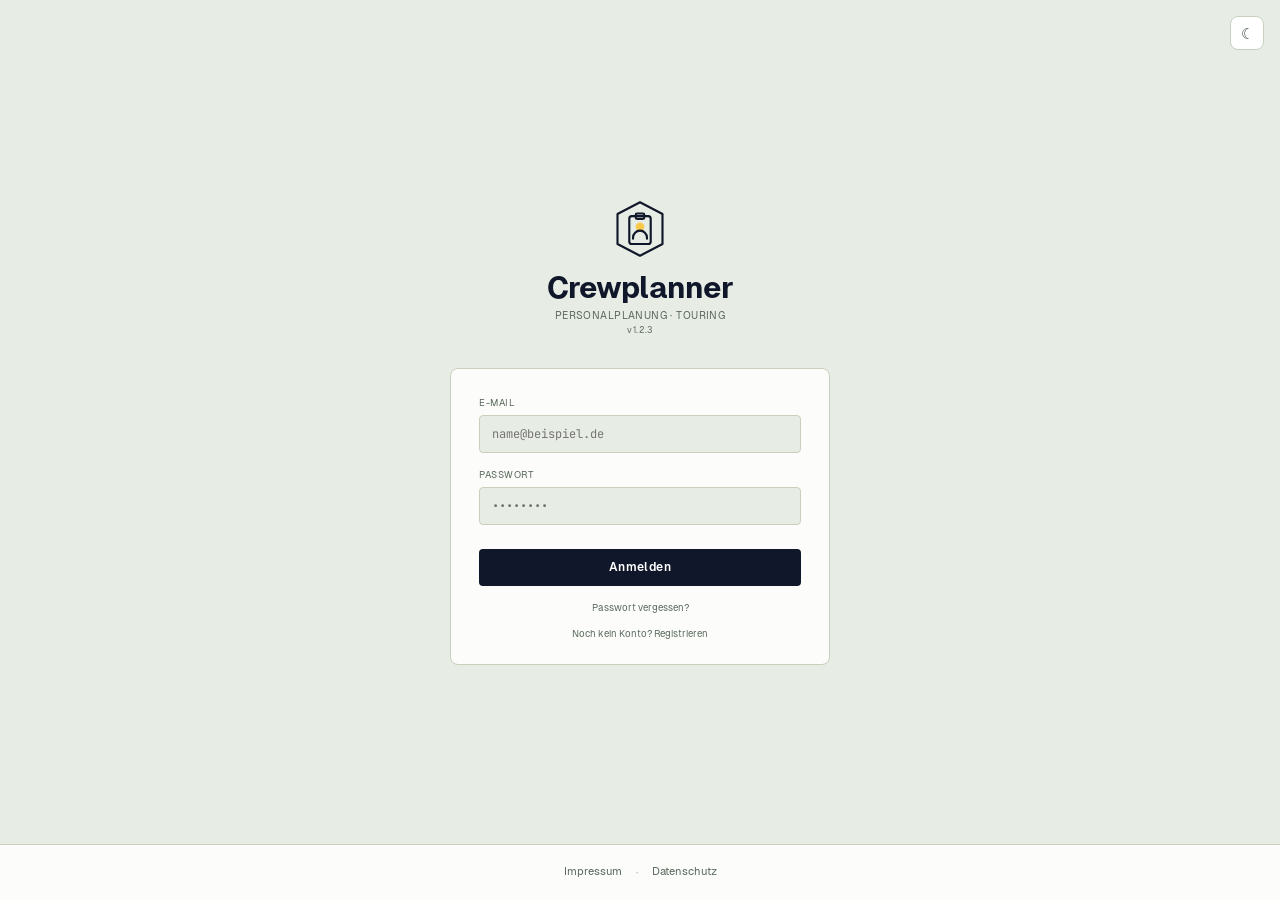
==== commit 826a6b9a: "v1.2.3 — Konsole öffnet den richtigen Plan Co-Authored-By: Claude Sonnet 5.5 <noreply@anthropic.com>" ====
--- a/index.html
+++ b/index.html
@@ -75,7 +75,7 @@
           <div style="text-align:left;">
             <h1>Crewplanner</h1>
             <div class="subtitle-row">
-              <span class="tour-tag">Personalplan · v1.2.2</span>
+              <span class="tour-tag">Personalplan · v1.2.3</span>
               <span class="active-plan-name" id="activePlanName"></span>
             </div>
           </div>
@@ -477,7 +477,7 @@
 <script src="js/auth-bootstrap.js?v=12"></script>
 
 <!-- SCRIPTS (Module entry point — cache-bust by incrementing app.js version) -->
-<script type="module" src="js/app.js?v=62"></script>
+<script type="module" src="js/app.js?v=63"></script>
 
 <!-- UPDATE QUEUE MODAL -->
 <div id="crewUpdateModal" style="display:none;position:fixed;inset:0;z-index:500;background:rgba(0,0,0,.7);align-items:center;justify-content:center;">
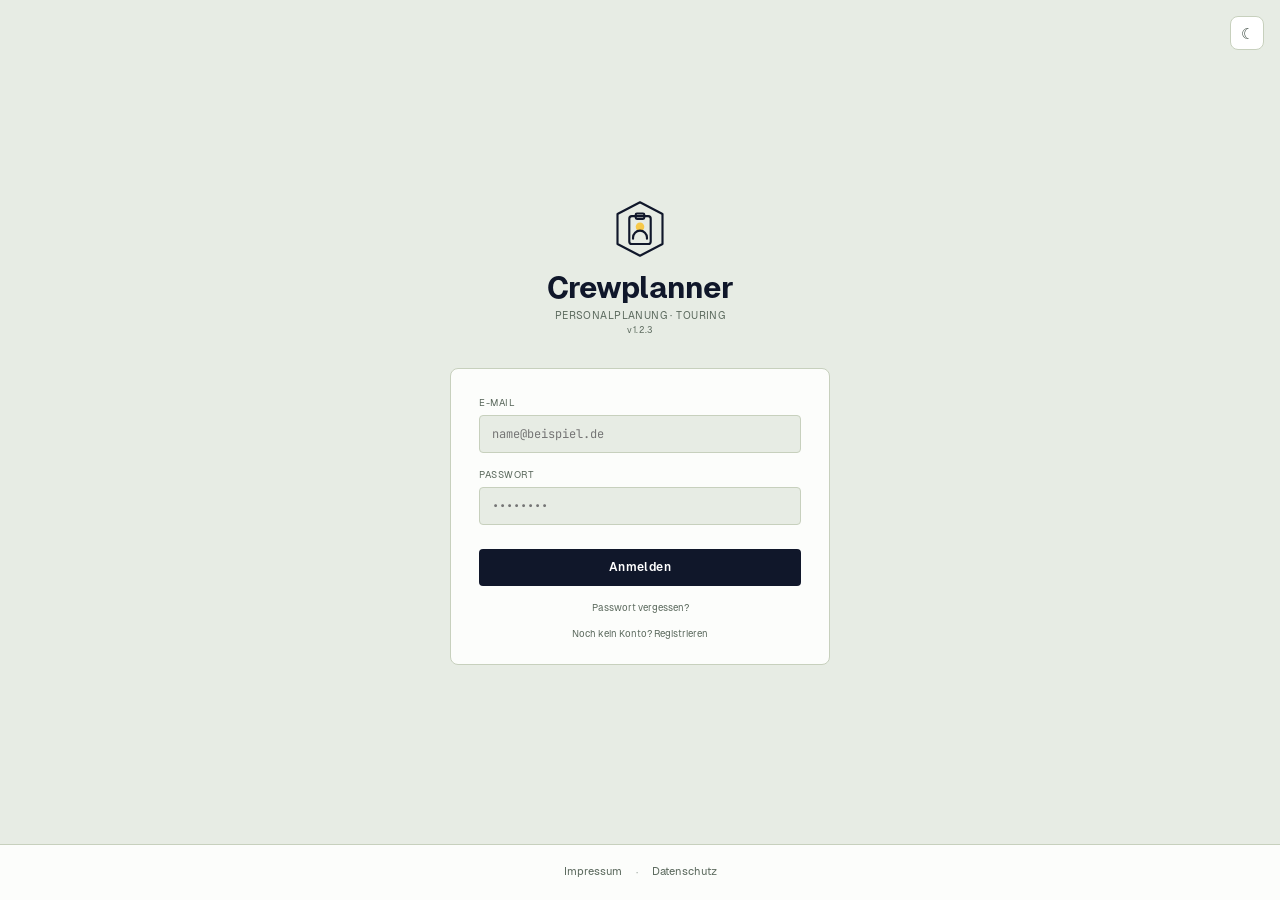
==== commit fbec5fab: "feat: Touransicht ohne Crew-Verwaltung, Hinweis zur Konsole (v1.3.0) Co-Authored-By: Claude Sonnet 5" ====
--- a/index.html
+++ b/index.html
@@ -35,21 +35,6 @@
 <link rel="stylesheet" href="theme.css?v=3">
 <link rel="stylesheet" href="styles.css?v=25">
 
-<style>
-#crewUpdateModalBody::-webkit-scrollbar {
-  width: 12px;
-}
-#crewUpdateModalBody::-webkit-scrollbar-track {
-  background: transparent;
-}
-#crewUpdateModalBody::-webkit-scrollbar-thumb {
-  background: var(--accent);
-  border-radius: 6px;
-}
-#crewUpdateModalBody::-webkit-scrollbar-thumb:hover {
-  background: var(--accent);
-}
-</style>
 </head>
 <body>
 
@@ -107,12 +92,11 @@
         <button class="primary manager-only" onclick="savePlan()"><span class="sb-gl">▶</span>Speichern</button>
         <button class="manager-only" onclick="saveJSON()"><span class="sb-gl">⤓</span>Export JSON</button>
         <button class="manager-only" onclick="loadJSON()"><span class="sb-gl">▶</span>Laden</button>
-        <button class="manager-only" onclick="openCrewModal()"><span class="sb-gl">👥</span>Crew &amp; Positionen</button>
+        <button id="btnCrewKonsole" class="manager-only" onclick="window.location.href=window.getNavUrl('admin.html')+'#crew'" title="Crew, Positionen und Einladungen werden in der Konsole verwaltet"><span class="sb-gl">👥</span><span id="btnCrewKonsoleTxt" style="white-space:normal;line-height:1.3;">Crew in der Konsole verwalten</span></button>
         <button class="manager-only" onclick="openAddDate()"><span class="sb-gl">+</span>Datum hinzufügen</button>
         <button class="manager-only" onclick="openTourBlock()"><span class="sb-gl">▶</span>Tourblock einfügen</button>
         <button class="manager-only" onclick="openBlockRange()"><span class="sb-gl">▶</span>Bereich → Block</button>
         <button class="manager-only" onclick="openBulkStatusModal()"><span class="sb-gl">✎</span>Status ändern</button>
-        <button id="btnUpdateQueue" class="manager-only" onclick="_openUpdateQueueModal()" style="display:none;"><span class="sb-gl">↻</span>Updates <span id="updateQueueBadge" style="background:var(--warn);color:#fff;border-radius:50%;padding:1px 6px;font-size:.7rem;margin-left:4px;">0</span></button>
         <button onclick="scrollToToday()" title="Zur heutigen Tour-Zeile springen"><span class="sb-gl">⌖</span>→ Heute</button>
         <button onclick="toggleSidebar()" id="btnSidebar"><span class="sb-gl">◀</span>Sidebar ausblenden</button>
         <button onclick="try{localStorage.removeItem('pb_token');localStorage.removeItem('pb_user');}catch(e){};location.href='login.html'" style="border-color:rgba(232,74,74,.35);color:var(--warn);"><span class="sb-gl">⎋</span>Abmelden</button>
@@ -190,12 +174,6 @@
 <div id="meldungSubmitBar" style="position:fixed;bottom:24px;right:24px;z-index:200;display:none;">
   <button onclick="_submitMeldung()" style="background:var(--accent);color:var(--on-accent);font-family:var(--mono);font-size:.65rem;letter-spacing:2px;padding:13px 22px;border:none;border-radius:3px;cursor:pointer;font-weight:bold;box-shadow:0 4px 16px rgba(0,0,0,.4);">BEREITSCHAFT MELDEN (<span id="meldungCount">0</span>) →</button>
 </div>
-<div id="crewUpdateBar" style="display:none;position:fixed;top:0;left:0;right:0;z-index:301;background:var(--accent);color:var(--on-accent);font-family:var(--mono);font-size:.62rem;letter-spacing:2px;padding:10px 20px;flex-direction:row;align-items:center;gap:16px;">
-  ⚠ &nbsp;<span id="crewUpdateCount">0</span>&nbsp;Crew-Mitglied(er) müssen erneut bestätigen
-  <button onclick="_sendPendingUpdates()" style="background:var(--on-accent);color:var(--accent);border:none;padding:7px 16px;font-family:var(--mono);font-size:.6rem;letter-spacing:2px;cursor:pointer;border-radius:2px;font-weight:bold;">UPDATE-MAILS SENDEN →</button>
-  <span style="margin-left:auto;cursor:pointer;font-size:1rem;" onclick="_dismissCrewUpdates()">✕</span>
-</div>
-
 <!-- TAGESARTEN-MANAGER MODAL -->
 <div class="modal-bg" id="typeManagerModal">
   <div class="modal-box" style="max-width:420px;">
@@ -382,83 +360,6 @@
   </div>
 </div>
 
-<!-- CREW & POSITIONEN MODAL -->
-<div class="modal-bg" id="crewModal">
-  <div class="modal-box" style="max-width:480px;max-height:88vh;overflow-y:auto;">
-    <div class="modal-title">👥 Crew &amp; Positionen</div>
-    <div style="display:grid;grid-template-columns:1fr 1fr;gap:16px;margin-top:8px;">
-      <div>
-        <div style="font-size:.62rem;text-transform:uppercase;letter-spacing:.1em;color:var(--muted);margin-bottom:8px;" id="crewHeading">Crew</div>
-        <div id="crewList" style="margin-bottom:8px;"></div>
-        <!-- Kein Freitextfeld mehr (v0.8.3): Personen entstehen einmal global im Crew-Pool und
-             werden hier nur ausgewählt. Ein Name ohne crew_members-Datensatz bekäme keine
-             Anfrage und sähe die Tour nicht (/myplan prüft genau darauf) — der Zustand kann so
-             gar nicht erst entstehen. Neu anlegen geht im Dialog selbst („+ Neue Person"). -->
-        <div class="sb-actions manager-only" style="margin-top:8px;">
-          <button class="sm manager-only" onclick="openImportCrewModal()"><span class="sb-gl">＋</span>Crew hinzufügen</button>
-        </div>
-      </div>
-      <div>
-        <div style="font-size:.62rem;text-transform:uppercase;letter-spacing:.1em;color:var(--muted);margin-bottom:8px;">Positionen</div>
-        <div id="posList"></div>
-        <div class="sb-actions manager-only" style="margin-top:8px;">
-          <button class="sm manager-only" onclick="openAddPos()"><span class="sb-gl">+</span>Position hinzufügen</button>
-        </div>
-      </div>
-    </div>
-    <div class="mactions" style="margin-top:16px;">
-      <button class="mbtn primary" onclick="closeModal('crewModal')">Schließen</button>
-    </div>
-  </div>
-</div>
-
-<!-- Crew-Pool: Personen tour-übergreifend anhaken → in diese Tour übernehmen -->
-<div class="modal-bg" id="crewImportModal" style="z-index:520;">
-  <div class="modal-box" style="width:460px;display:flex;flex-direction:column;max-height:82vh;">
-    <div class="modal-title">Crew-Pool</div>
-    <div style="font-size:.62rem;color:var(--muted);line-height:1.5;margin-bottom:10px;">
-      Anhaken → in diese Tour übernehmen (inkl. E-Mail). Der Pool = alle angelegten Crew-Mitglieder, tourübergreifend.
-    </div>
-    <div style="display:flex;gap:8px;align-items:center;margin-bottom:8px;">
-      <span style="color:var(--muted);font-size:.58rem;letter-spacing:1px;flex:1;">AUSWAHL</span>
-      <button onclick="_importSelectAll(true)" style="background:var(--panel2);color:var(--show);border:1px solid var(--rule-2);border-radius:3px;padding:3px 10px;font-family:inherit;font-size:.6rem;letter-spacing:1px;cursor:pointer;">ALLE</button>
-      <button onclick="_importSelectAll(false)" style="background:var(--panel2);color:var(--warn);border:1px solid var(--rule-2);border-radius:3px;padding:3px 10px;font-family:inherit;font-size:.6rem;letter-spacing:1px;cursor:pointer;">KEINE</button>
-    </div>
-    <div id="crewImportBody" style="overflow-y:auto;flex:1;margin-bottom:12px;padding-right:4px;"></div>
-
-    <!-- Neue Person anlegen — der einzige Weg, auf dem jemand NEU entsteht (neben der Konsole).
-         Schreibt einen Pool-Record (crew_members, plan_id="__pool__") und übernimmt direkt in
-         diese Tour. Die Adresse ist zugleich die Registrierungsfreigabe: users.createRule ist
-         `@collection.crew_members.email ?= email`. -->
-    <button id="newPersonToggle" class="mbtn" style="margin-bottom:10px;" onclick="_showNewPersonForm(true)">+ Neue Person anlegen</button>
-    <div id="newPersonForm" style="display:none;border:1px solid var(--rule-2);border-radius:4px;padding:10px;margin-bottom:10px;">
-      <div style="font-size:.58rem;color:var(--muted);line-height:1.5;margin-bottom:8px;">
-        Landet im globalen Pool (jede Tour kann sie übernehmen) und kommt sofort in diese Tour.
-        <strong>Kein Login-Konto</strong> — das entsteht erst, wenn die Person sich über den Einladungslink anmeldet.
-      </div>
-      <div style="display:flex;gap:6px;flex-wrap:wrap;">
-        <input type="text"  id="npName"  class="mi" placeholder="Vor- und Nachname" style="flex:1 1 100%;font-size:.62rem;padding:5px 8px;">
-        <input type="email" id="npEmail" class="mi" placeholder="name@beispiel.de" style="flex:1 1 60%;font-size:.62rem;padding:5px 8px;"
-               onkeydown="if(event.key==='Enter')createAndTakeCrew()">
-        <select id="npRole" class="mi" style="flex:1;font-size:.62rem;padding:5px 8px;">
-          <option value="crew">Crew</option>
-          <option value="booker">Booker</option>
-          <option value="manager">Manager</option>
-        </select>
-      </div>
-      <div style="display:flex;gap:6px;margin-top:8px;">
-        <button class="mbtn primary sm" onclick="createAndTakeCrew()">Anlegen &amp; übernehmen</button>
-        <button class="mbtn sm" onclick="_showNewPersonForm(false)">Abbrechen</button>
-      </div>
-    </div>
-
-    <div class="mactions">
-      <button class="mbtn" onclick="_closeImportCrew()">Abbrechen</button>
-      <button class="mbtn primary" onclick="confirmImportCrew()">Übernehmen</button>
-    </div>
-  </div>
-</div>
-
 <!-- TOAST -->
 <div id="toast" style="position:fixed;bottom:22px;right:22px;padding:8px 16px;border-radius:5px;font-family:var(--mono);font-size:.7rem;color:#fff;z-index:9999;opacity:0;transition:opacity .3s;pointer-events:none;"></div>
 
@@ -477,34 +378,7 @@
 <script src="js/auth-bootstrap.js?v=12"></script>
 
 <!-- SCRIPTS (Module entry point — cache-bust by incrementing app.js version) -->
-<script type="module" src="js/app.js?v=63"></script>
-
-<!-- UPDATE QUEUE MODAL -->
-<div id="crewUpdateModal" style="display:none;position:fixed;inset:0;z-index:500;background:rgba(0,0,0,.7);align-items:center;justify-content:center;">
-  <!-- ⚠️ Flex-SPALTE mit min-height:0 am Inhalt — nicht wieder auf feste Höhen umbauen.
-       Vorher hatte die Box max-height:80vh MIT overflow:hidden und der Inhalt zusätzlich
-       max-height:60vh. Mit Kopfzeile, Auswahlzeile und Fußzeile überschritt das die Boxhöhe:
-       Der Sende-Knopf wurde abgeschnitten, und weil die Box `hidden` war, kam man auch nicht
-       mehr heran — bei vielen Terminen war das Fenster damit unbedienbar.
-       `min-height:0` ist der entscheidende Teil: Ohne das schrumpft ein Flex-Kind nicht unter
-       seine Inhaltshöhe, und der Bereich scrollt nicht. -->
-  <div style="background:var(--panel2);border:1px solid var(--accent);padding:24px;max-width:520px;width:90%;max-height:85vh;display:flex;flex-direction:column;font-family:var(--mono);">
-    <div style="display:flex;justify-content:space-between;align-items:center;margin-bottom:10px;flex-shrink:0;">
-      <span style="color:var(--accent);letter-spacing:2px;font-size:.75rem;">AUSSTEHENDE UPDATES</span>
-      <span style="cursor:pointer;color:var(--muted);" onclick="_closeUpdateQueueModal()">✕</span>
-    </div>
-    <div style="display:flex;gap:8px;align-items:center;margin-bottom:10px;flex-shrink:0;flex-wrap:wrap;">
-      <span style="color:var(--muted);font-size:.6rem;letter-spacing:1px;flex:1;">AUSWAHL</span>
-      <button onclick="_queueSelectAll(true)" style="background:var(--panel2);color:var(--show);border:1px solid var(--rule-2);border-radius:3px;padding:3px 10px;font-family:inherit;font-size:.62rem;letter-spacing:1px;cursor:pointer;">ALLE</button>
-      <button onclick="_queueSelectAll(false)" style="background:var(--panel2);color:var(--warn);border:1px solid var(--rule-2);border-radius:3px;padding:3px 10px;font-family:inherit;font-size:.62rem;letter-spacing:1px;cursor:pointer;">KEINE</button>
-      <button onclick="_clearUpdateQueue()" style="background:var(--panel2);color:var(--warn);border:1px solid var(--rule-2);border-radius:3px;padding:3px 10px;font-family:inherit;font-size:.62rem;letter-spacing:1px;cursor:pointer;">QUEUE LEEREN</button>
-    </div>
-    <div id="crewUpdateModalBody" style="flex:1;min-height:0;overflow-y:auto;overscroll-behavior:contain;margin-bottom:12px;padding-right:4px;"></div>
-    <div style="margin-top:16px;text-align:right;flex-shrink:0;">
-      <button id="btnSendUpdates" onclick="_sendSelectedUpdates()" style="background:var(--accent);color:var(--on-accent);border:none;padding:8px 16px;cursor:pointer;font-family:var(--mono);letter-spacing:1px;font-size:.7rem;">AUSWAHL SENDEN (0) →</button>
-    </div>
-  </div>
-</div>
+<script type="module" src="js/app.js?v=64"></script>
 
 <!-- Sammel-Statuswechsel: bestätigt ⇄ vorgemerkt (v0.5.0) -->
 <div id="bulkStatusModal" class="modal-bg" style="z-index:520;">
@@ -546,31 +420,6 @@
   </div>
 </div>
 
-<!-- E-Mail-Vorschau (pro Person, vor dem Senden) -->
-<div id="updatePreviewModal" style="display:none;position:fixed;inset:0;z-index:600;background:rgba(0,0,0,.75);align-items:center;justify-content:center;">
-  <!-- ⚠️ Flex-Spalte mit begrenzter Höhe. Vorher hatte diese Box WEDER max-height NOCH
-       overflow: Bei vielen Terminen wuchs sie über den Bildschirm hinaus, und weil das
-       Overlay mittig zentriert, ragte sie oben und unten heraus — nicht scrollbar, die
-       Knöpfe nicht erreichbar. Dasselbe Muster wie beim Warteschlangen-Fenster (v0.9.3),
-       nur wurde dieses hier übersehen. `min-height:0` am Inhalt ist der entscheidende Teil. -->
-  <div style="background:var(--panel2);border:1px solid var(--accent);padding:24px;max-width:520px;width:90%;max-height:85vh;display:flex;flex-direction:column;font-family:var(--mono);">
-    <div style="display:flex;justify-content:space-between;align-items:center;margin-bottom:12px;flex-shrink:0;">
-      <span style="color:var(--accent);letter-spacing:2px;font-size:.75rem;">📧 E-MAIL-VORSCHAU</span>
-      <span style="cursor:pointer;color:var(--muted);" onclick="_updatePreviewCancel()">✕</span>
-    </div>
-    <div id="updatePreviewBody" style="flex:1;min-height:0;overflow-y:auto;font-size:.7rem;color:var(--ink-2);line-height:1.6;"></div>
-    <div style="margin-top:12px;flex-shrink:0;">
-      <label style="display:block;font-size:.58rem;color:var(--muted);letter-spacing:1px;margin-bottom:4px;">PERSÖNLICHE NACHRICHT (optional)</label>
-      <textarea id="updatePreviewText" rows="3" placeholder="Text, der in der E-Mail oben hervorgehoben wird…" style="resize:vertical;width:100%;background:var(--on-accent);border:1px solid var(--rule-2);border-radius:3px;color:var(--ink);padding:8px;font-family:var(--mono);font-size:.66rem;box-sizing:border-box;"></textarea>
-    </div>
-    <div style="margin-top:14px;display:flex;gap:8px;justify-content:flex-end;flex-shrink:0;flex-wrap:wrap;">
-      <button onclick="_updatePreviewCancel()" style="background:var(--panel2);color:var(--ink-2);border:1px solid var(--rule-2);border-radius:3px;padding:7px 14px;font-family:inherit;font-size:.66rem;cursor:pointer;">Abbrechen</button>
-      <button onclick="_updatePreviewSkip()" style="background:var(--panel2);color:var(--accent);border:1px solid var(--rule-2);border-radius:3px;padding:7px 14px;font-family:inherit;font-size:.66rem;cursor:pointer;">Überspringen</button>
-      <button onclick="_updatePreviewSend()" style="background:var(--accent);color:var(--on-accent);border:none;border-radius:3px;padding:7px 16px;font-family:inherit;font-size:.66rem;font-weight:bold;letter-spacing:1px;cursor:pointer;">Senden →</button>
-    </div>
-  </div>
-</div>
-
 <!-- Backdrop für den mobilen Sidebar-Drawer -->
 <div class="drawer-backdrop" id="drawerBackdrop" onclick="toggleDrawer()"></div>
 
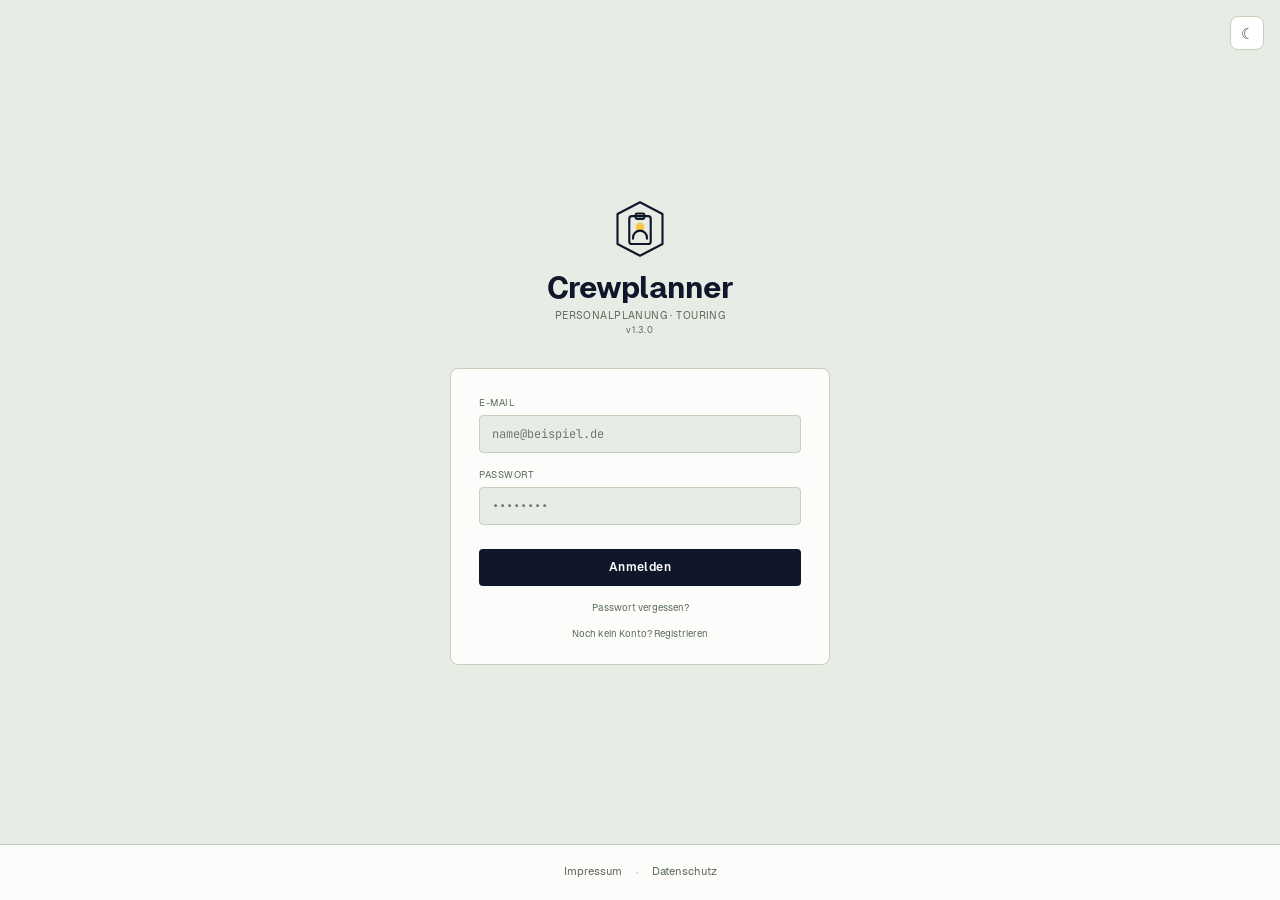
==== commit 5f5fc920: "v1.3.0 — Crew & Positionen in der Konsole Co-Authored-By: Claude Sonnet 5.5 <noreply@anthropic.com>" ====
--- a/index.html
+++ b/index.html
@@ -60,7 +60,7 @@
           <div style="text-align:left;">
             <h1>Crewplanner</h1>
             <div class="subtitle-row">
-              <span class="tour-tag">Personalplan · v1.2.3</span>
+              <span class="tour-tag">Personalplan · v1.3.0</span>
               <span class="active-plan-name" id="activePlanName"></span>
             </div>
           </div>
@@ -378,7 +378,7 @@
 <script src="js/auth-bootstrap.js?v=12"></script>
 
 <!-- SCRIPTS (Module entry point — cache-bust by incrementing app.js version) -->
-<script type="module" src="js/app.js?v=64"></script>
+<script type="module" src="js/app.js?v=65"></script>
 
 <!-- Sammel-Statuswechsel: bestätigt ⇄ vorgemerkt (v0.5.0) -->
 <div id="bulkStatusModal" class="modal-bg" style="z-index:520;">
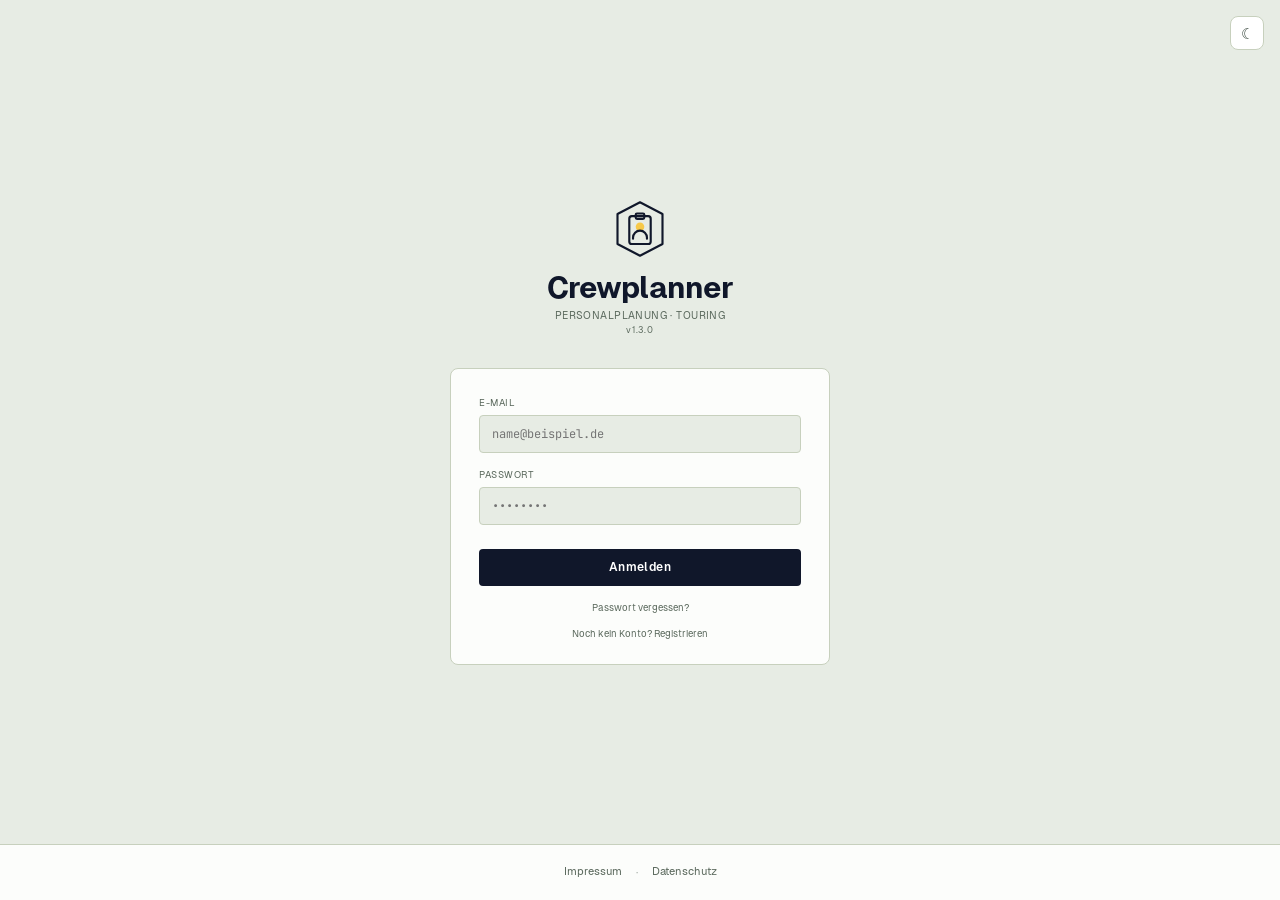
==== commit 6a4c2e3c: "fix: Crew-Einträge erst nach gespeichertem Plan ändern (v1.3.0) Co-Authored-By: Claude Sonnet 5.5 <n" ====
--- a/index.html
+++ b/index.html
@@ -378,7 +378,7 @@
 <script src="js/auth-bootstrap.js?v=12"></script>
 
 <!-- SCRIPTS (Module entry point — cache-bust by incrementing app.js version) -->
-<script type="module" src="js/app.js?v=65"></script>
+<script type="module" src="js/app.js?v=66"></script>
 
 <!-- Sammel-Statuswechsel: bestätigt ⇄ vorgemerkt (v0.5.0) -->
 <div id="bulkStatusModal" class="modal-bg" style="z-index:520;">
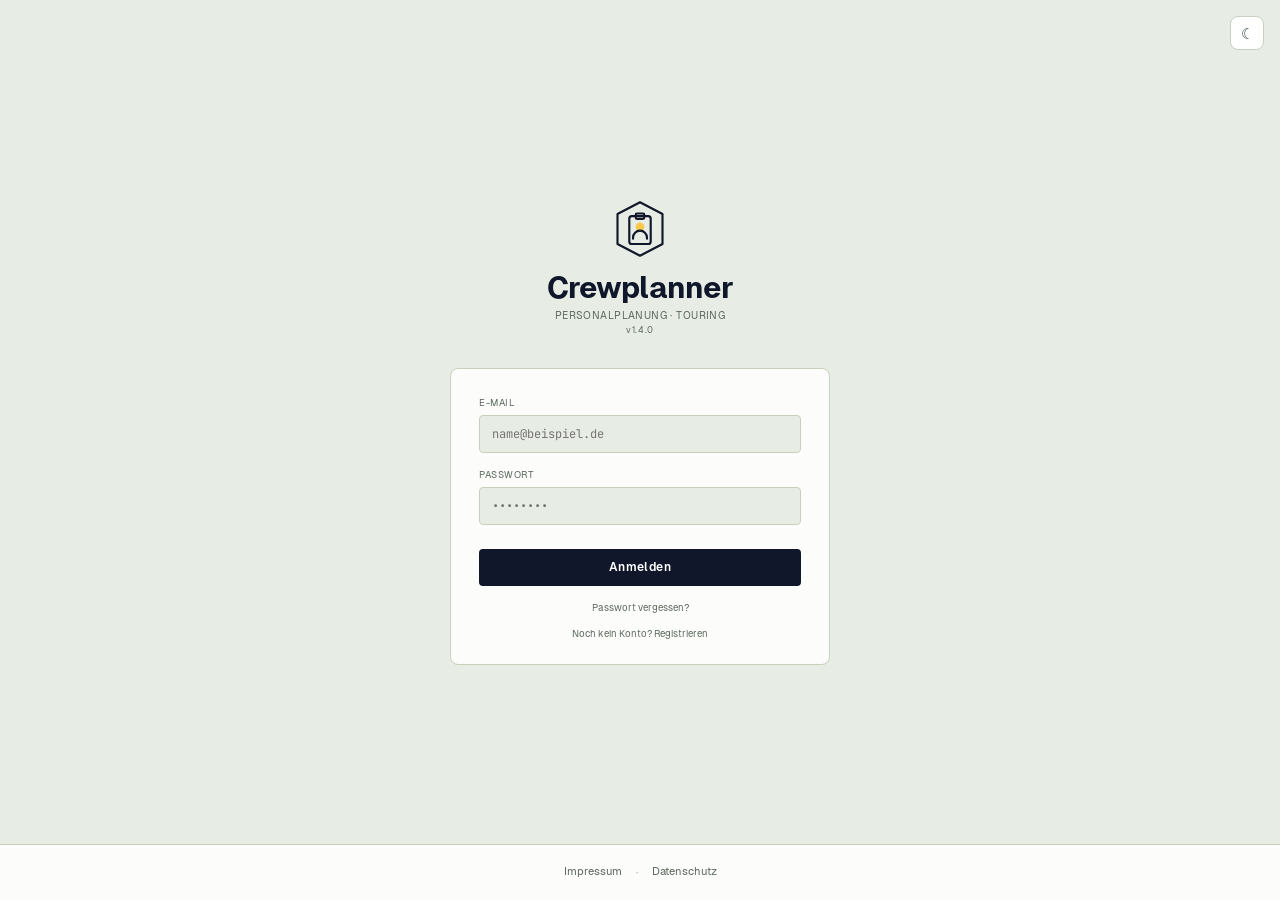
==== commit 1c2f0c39: "v1.4.0 — Vorläufig vormerken = reine Information Co-Authored-By: Claude Sonnet 5.5 <noreply@anthropi" ====
--- a/index.html
+++ b/index.html
@@ -60,7 +60,7 @@
           <div style="text-align:left;">
             <h1>Crewplanner</h1>
             <div class="subtitle-row">
-              <span class="tour-tag">Personalplan · v1.3.0</span>
+              <span class="tour-tag">Personalplan · v1.4.0</span>
               <span class="active-plan-name" id="activePlanName"></span>
             </div>
           </div>
@@ -378,7 +378,7 @@
 <script src="js/auth-bootstrap.js?v=12"></script>
 
 <!-- SCRIPTS (Module entry point — cache-bust by incrementing app.js version) -->
-<script type="module" src="js/app.js?v=66"></script>
+<script type="module" src="js/app.js?v=67"></script>
 
 <!-- Sammel-Statuswechsel: bestätigt ⇄ vorgemerkt (v0.5.0) -->
 <div id="bulkStatusModal" class="modal-bg" style="z-index:520;">
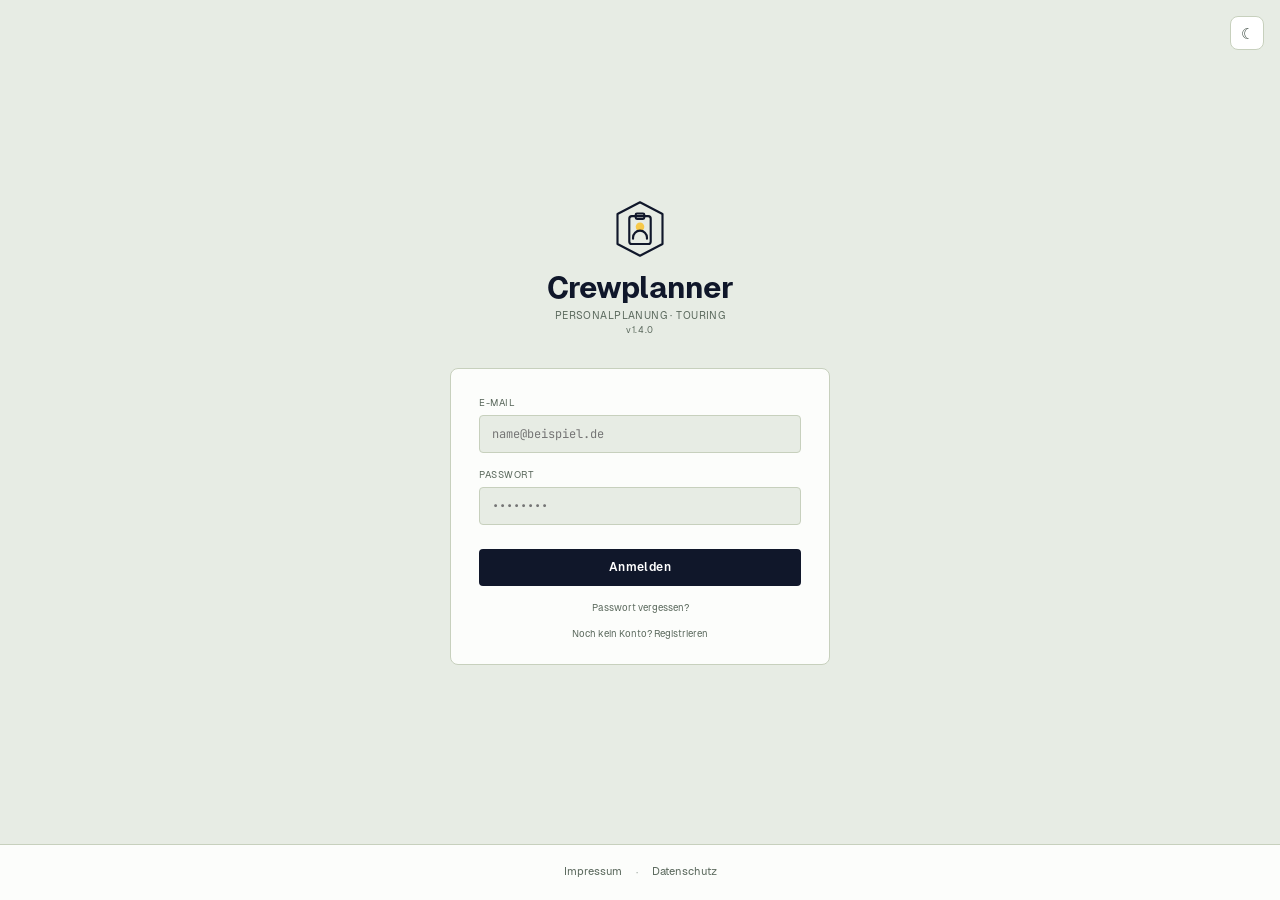
==== commit f5231bcb: "feat: Crew sammelt Änderungen, speichert gesammelt (v1.5.0) Alle Crew-Schreibwege gehen in den Entwu" ====
--- a/index.html
+++ b/index.html
@@ -105,7 +105,6 @@
         <button class="crew-only" onclick="downloadMyICS()" style="display:none;"><span class="sb-gl">📅</span>Meine Termine (.ics)</button>
         <button class="crew-only" onclick="printMySchedule()" style="display:none;"><span class="sb-gl">📄</span>Meine Termine (PDF)</button>
         <button class="crew-only" onclick="openSubscribeModal()" style="display:none;"><span class="sb-gl">📆</span>Kalender abonnieren</button>
-        <button class="crew-only" id="btnSendCancellations" onclick="sendCancellations()" style="display:none;background:rgba(232,74,74,.15);border-color:rgba(232,74,74,.4);color:var(--warn);"><span class="sb-gl">⚠</span>Änderungen mitteilen</button>
       </div>
     </div>
     <div class="sidebar-section" id="statusLegend">
@@ -171,8 +170,13 @@
 <!-- DROPDOWN -->
 <div class="dd-ov" id="ddOv" onclick="closeDD()"></div>
 <div class="dd-menu" id="ddMenu"></div>
-<div id="meldungSubmitBar" style="position:fixed;bottom:24px;right:24px;z-index:200;display:none;">
-  <button onclick="_submitMeldung()" style="background:var(--accent);color:var(--on-accent);font-family:var(--mono);font-size:.65rem;letter-spacing:2px;padding:13px 22px;border:none;border-radius:3px;cursor:pointer;font-weight:bold;box-shadow:0 4px 16px rgba(0,0,0,.4);">BEREITSCHAFT MELDEN (<span id="meldungCount">0</span>) →</button>
+<!-- v1.5.0: Crew-Entwurf — alle Antworten der Crew sammeln sich hier, gespeichert wird gesammelt -->
+<div id="crewSaveBar" role="region" aria-label="Ungespeicherte Änderungen" style="display:none;">
+  <span class="csb-count"><span class="csb-dot">●</span> <span id="crewSaveCount">0 ungespeicherte Änderungen</span></span>
+  <span class="csb-btns">
+    <button type="button" class="csb-save" onclick="saveMyChanges()">💾 Änderungen speichern</button>
+    <button type="button" class="csb-discard" onclick="discardMyChanges()">↩ Verwerfen</button>
+  </span>
 </div>
 <!-- TAGESARTEN-MANAGER MODAL -->
 <div class="modal-bg" id="typeManagerModal">
--- a/styles.css
+++ b/styles.css
@@ -712,3 +712,30 @@
   .modal-bg{align-items:flex-start;overflow-y:auto;-webkit-overflow-scrolling:touch;padding:12px;}
   .modal-box{width:100%;max-width:none;max-height:none;margin:auto 0;}
 }
+
+/* ── Crew-Entwurf (v1.5.0): Leiste fest unten + Markierung ungespeicherter Änderungen ── */
+#crewSaveBar{
+  position:fixed;left:0;right:0;bottom:0;z-index:250;
+  display:none;align-items:center;justify-content:space-between;flex-wrap:wrap;gap:8px 16px;
+  padding:10px 16px calc(10px + env(safe-area-inset-bottom,0px));
+  background:#10172A;color:#fff;border-top:2px solid #6aa7e8;
+  box-shadow:0 -4px 16px rgba(0,0,0,.35);
+  font-family:var(--mono);font-size:.68rem;letter-spacing:.04em;
+}
+#crewSaveBar .csb-dot{color:#6aa7e8;}
+#crewSaveBar .csb-count{font-weight:600;}
+#crewSaveBar .csb-btns{display:flex;gap:8px;flex-wrap:wrap;}
+#crewSaveBar button{
+  font-family:inherit;font-size:.68rem;font-weight:700;letter-spacing:.04em;
+  min-height:40px;padding:8px 16px;border-radius:4px;cursor:pointer;
+}
+#crewSaveBar .csb-save{background:#4ae8a0;color:#10172A;border:1px solid #4ae8a0;}
+#crewSaveBar .csb-discard{background:transparent;color:#fff;border:1px solid rgba(255,255,255,.45);}
+body.has-save-bar{padding-bottom:84px;}   /* Leiste verdeckt sonst die letzte Tabellenzeile */
+.assign-cell.draft-changed{outline:2px dashed #6aa7e8;outline-offset:-2px;}
+.draft-tag{display:block;text-align:center;font-family:var(--mono);font-size:.54rem;color:#6aa7e8;padding:0 2px 3px;}
+@media (max-width:768px){
+  #crewSaveBar{flex-direction:column;align-items:stretch;text-align:center;}
+  #crewSaveBar .csb-btns{display:grid;grid-template-columns:2fr 1fr;}
+  body.has-save-bar{padding-bottom:128px;}
+}
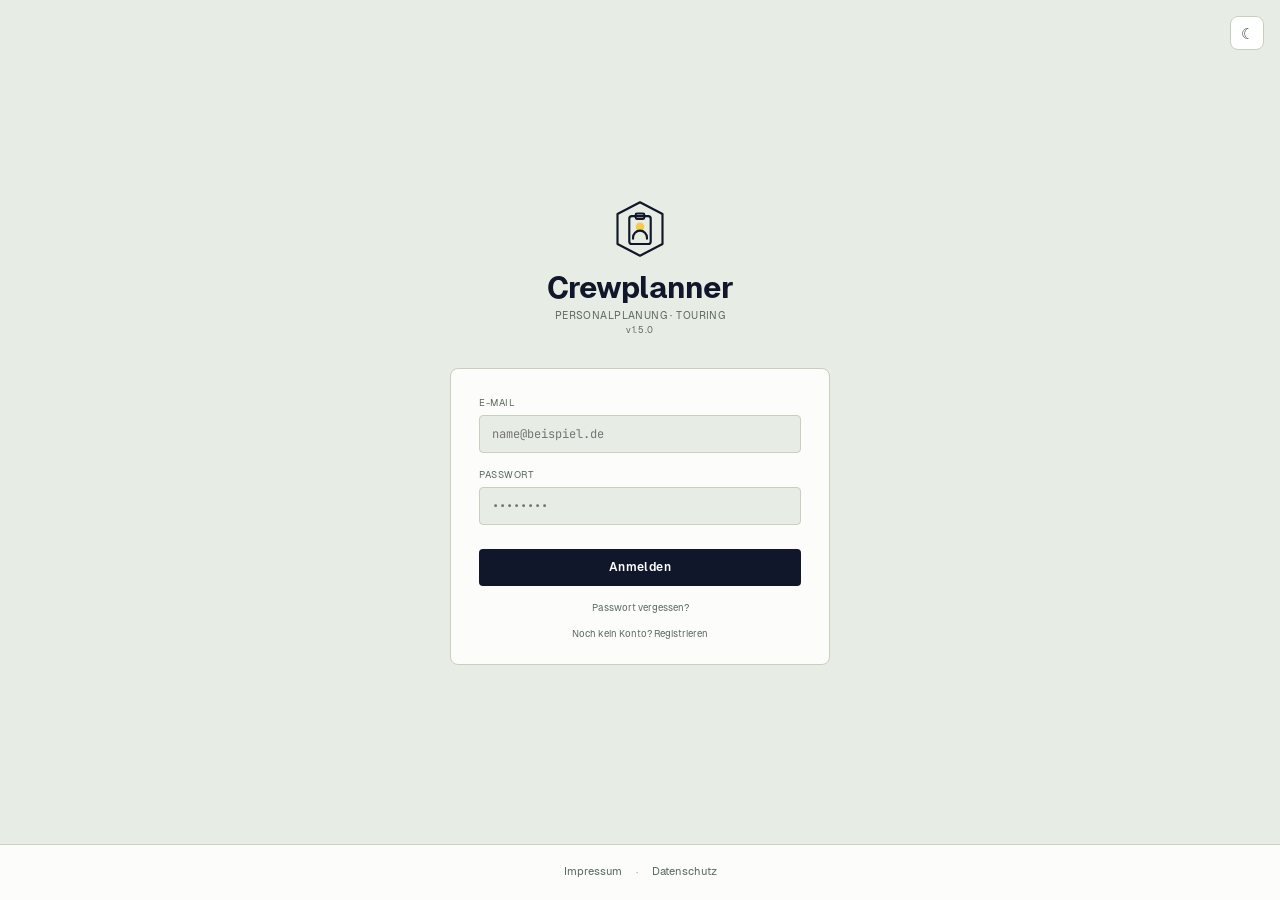
==== commit bef1399b: "v1.5.0 — Einladung mit Status, Crew speichert gesammelt Version, README, Schema-/Security-Doku (Hook" ====
--- a/index.html
+++ b/index.html
@@ -60,7 +60,7 @@
           <div style="text-align:left;">
             <h1>Crewplanner</h1>
             <div class="subtitle-row">
-              <span class="tour-tag">Personalplan · v1.4.0</span>
+              <span class="tour-tag">Personalplan · v1.5.0</span>
               <span class="active-plan-name" id="activePlanName"></span>
             </div>
           </div>
